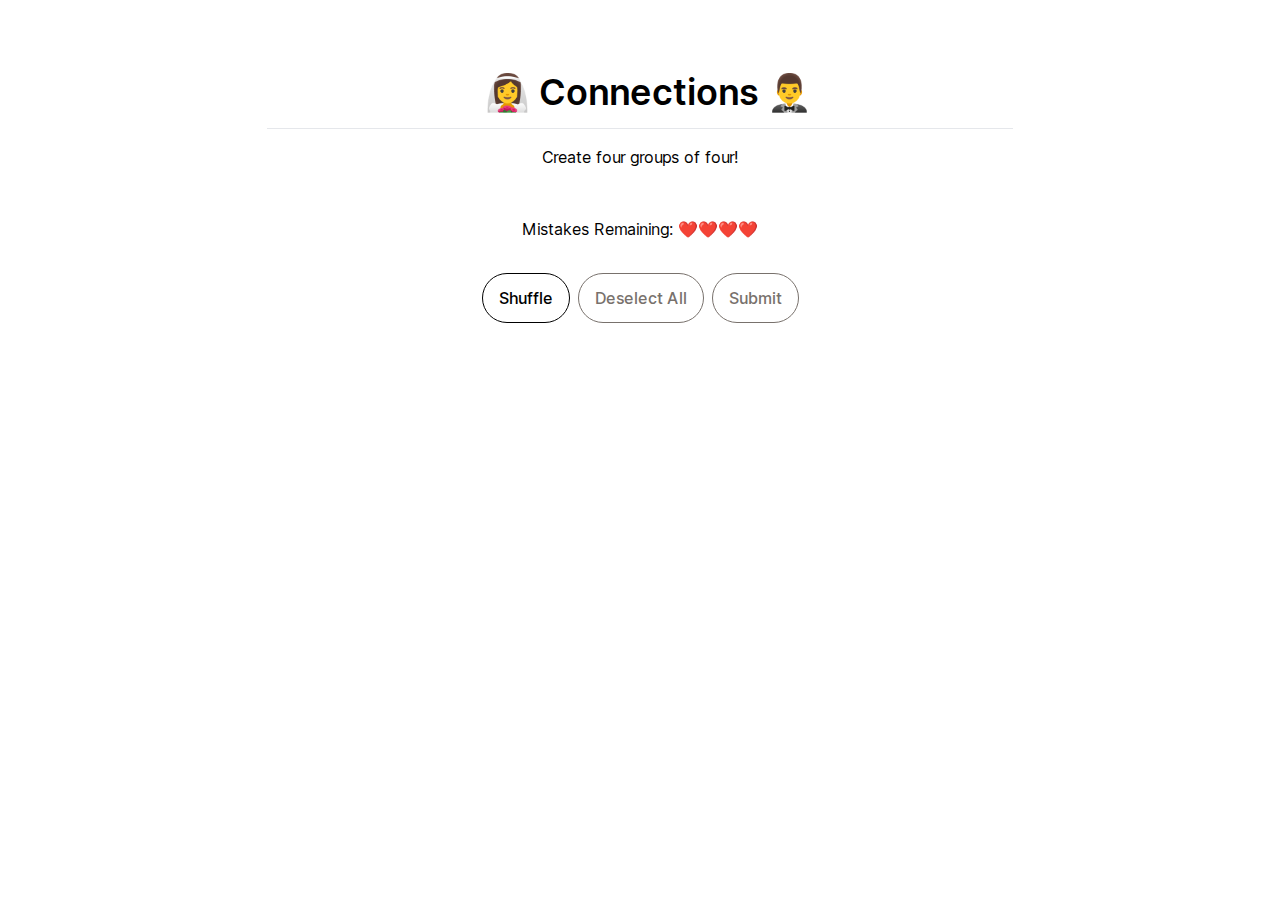
==== index.html @ 1ce8c329 "try again" ====
<!DOCTYPE html><html lang="en"><head><meta charSet="utf-8"/><meta name="viewport" content="width=device-width, initial-scale=1"/><link rel="preload" href="/_next/static/media/c9a5bc6a7c948fb0-s.p.woff2" as="font" crossorigin="" type="font/woff2"/><link rel="stylesheet" href="/_next/static/css/3ecfbf660d658919.css" data-precedence="next"/><link rel="preload" as="script" fetchPriority="low" href="/_next/static/chunks/webpack-a8e8730335fdd13a.js"/><script src="/_next/static/chunks/fd9d1056-682491d09bf4394b.js" async=""></script><script src="/_next/static/chunks/23-c29f0e3e34ea9fe5.js" async=""></script><script src="/_next/static/chunks/main-app-ebabdb49e21f514e.js" async=""></script><script src="/_next/static/chunks/app/page-423984774c4d6b85.js" async=""></script><title>💒 Connections</title><meta name="description" content="Group four groups of four!"/><meta name="next-size-adjust"/><script src="/_next/static/chunks/polyfills-78c92fac7aa8fdd8.js" noModule=""></script></head><body class="__className_aaf875"><div class="flex flex-col items-center w-11/12 md:w-3/4 lg:w-7/12 mx-auto mt-14"><h1 class="text-black text-4xl font-semibold my-4 ml-4">👰‍♀️ Connections 🤵‍♂️</h1><hr class="mb-4 md:mb-4 w-full"/><h1 class="text-black mb-4">Create four groups of four!</h1><div class="relative w-full"><div class="grid grid-cols-4 gap-2 w-full"></div></div><h2 class="text-black my-4 md:my-8 mx-8"> <!-- -->Mistakes Remaining: <!-- -->❤️<!-- -->❤️<!-- -->❤️<!-- -->❤️</h2><div class="flex gap-2 mb-12"><button class="text-black border rounded-full border-black font-medium py-3 px-4 text-l ">Shuffle</button><button class="text-stone-500 border rounded-full border-stone-500 font-medium py-3 px-4 text-l pointer-events-none">Deselect All</button><button class="text-stone-500 border rounded-full border-stone-500 font-medium py-3 px-4 text-l pointer-events-none">Submit</button></div></div><dialog class="backdrop:bg-black backdrop:opacity-75 rounded-md p-8"><div class="flex flex-col items-center justify-center px-12"><h1 class="text-black text-4xl font-black my-4 ml-4">Perfect!</h1><hr class="mb-2 md:mb-4 w-full"/><h2 class="text-black mb-8">You&#x27;ve won the game!</h2><div class="grid grid-cols-4 gap-y-1 mb-12"></div><div class="flex gap-2 mb-12"><button class="text-black border rounded-full border-black font-medium py-3 px-4 text-l ">Exit</button><button class="text-black border rounded-full border-black font-medium py-3 px-4 text-l ">Share</button></div></div></dialog><dialog class="backdrop:bg-black backdrop:opacity-75 rounded-md p-8"><div class="flex flex-col items-center justify-center px-12"><h1 class="text-black text-3xl font-black my-4 ml-4">Next time!</h1><hr class="mb-2 md:mb-4 w-full"/><div class="grid grid-cols-4 gap-y-1 mb-12"></div><div class="flex gap-2 mb-12"><button class="text-black border rounded-full border-black font-medium py-3 px-4 text-l ">Exit</button><button class="text-black border rounded-full border-black font-medium py-3 px-4 text-l ">Share</button></div></div></dialog><script src="/_next/static/chunks/webpack-a8e8730335fdd13a.js" async=""></script><script>(self.__next_f=self.__next_f||[]).push([0]);self.__next_f.push([2,null])</script><script>self.__next_f.push([1,"1:HL[\"/_next/static/media/c9a5bc6a7c948fb0-s.p.woff2\",\"font\",{\"crossOrigin\":\"\",\"type\":\"font/woff2\"}]\n2:HL[\"/_next/static/css/3ecfbf660d658919.css\",\"style\"]\n"])</script><script>self.__next_f.push([1,"3:I[5751,[],\"\"]\n5:I[6513,[],\"ClientPageRoot\"]\n6:I[2471,[\"931\",\"static/chunks/app/page-423984774c4d6b85.js\"],\"default\"]\n7:I[9275,[],\"\"]\n8:I[1343,[],\"\"]\na:I[6130,[],\"\"]\nb:[]\n"])</script><script>self.__next_f.push([1,"0:[[[\"$\",\"link\",\"0\",{\"rel\":\"stylesheet\",\"href\":\"/_next/static/css/3ecfbf660d658919.css\",\"precedence\":\"next\",\"crossOrigin\":\"$undefined\"}]],[\"$\",\"$L3\",null,{\"buildId\":\"h1QgpgfNBMCNUoLAOi34G\",\"assetPrefix\":\"\",\"initialCanonicalUrl\":\"/\",\"initialTree\":[\"\",{\"children\":[\"__PAGE__\",{}]},\"$undefined\",\"$undefined\",true],\"initialSeedData\":[\"\",{\"children\":[\"__PAGE__\",{},[[\"$L4\",[\"$\",\"$L5\",null,{\"props\":{\"params\":{},\"searchParams\":{}},\"Component\":\"$6\"}]],null],null]},[[\"$\",\"html\",null,{\"lang\":\"en\",\"children\":[\"$\",\"body\",null,{\"className\":\"__className_aaf875\",\"children\":[\"$\",\"$L7\",null,{\"parallelRouterKey\":\"children\",\"segmentPath\":[\"children\"],\"error\":\"$undefined\",\"errorStyles\":\"$undefined\",\"errorScripts\":\"$undefined\",\"template\":[\"$\",\"$L8\",null,{}],\"templateStyles\":\"$undefined\",\"templateScripts\":\"$undefined\",\"notFound\":[[\"$\",\"title\",null,{\"children\":\"404: This page could not be found.\"}],[\"$\",\"div\",null,{\"style\":{\"fontFamily\":\"system-ui,\\\"Segoe UI\\\",Roboto,Helvetica,Arial,sans-serif,\\\"Apple Color Emoji\\\",\\\"Segoe UI Emoji\\\"\",\"height\":\"100vh\",\"textAlign\":\"center\",\"display\":\"flex\",\"flexDirection\":\"column\",\"alignItems\":\"center\",\"justifyContent\":\"center\"},\"children\":[\"$\",\"div\",null,{\"children\":[[\"$\",\"style\",null,{\"dangerouslySetInnerHTML\":{\"__html\":\"body{color:#000;background:#fff;margin:0}.next-error-h1{border-right:1px solid rgba(0,0,0,.3)}@media (prefers-color-scheme:dark){body{color:#fff;background:#000}.next-error-h1{border-right:1px solid rgba(255,255,255,.3)}}\"}}],[\"$\",\"h1\",null,{\"className\":\"next-error-h1\",\"style\":{\"display\":\"inline-block\",\"margin\":\"0 20px 0 0\",\"padding\":\"0 23px 0 0\",\"fontSize\":24,\"fontWeight\":500,\"verticalAlign\":\"top\",\"lineHeight\":\"49px\"},\"children\":\"404\"}],[\"$\",\"div\",null,{\"style\":{\"display\":\"inline-block\"},\"children\":[\"$\",\"h2\",null,{\"style\":{\"fontSize\":14,\"fontWeight\":400,\"lineHeight\":\"49px\",\"margin\":0},\"children\":\"This page could not be found.\"}]}]]}]}]],\"notFoundStyles\":[],\"styles\":null}]}]}],null],null],\"couldBeIntercepted\":false,\"initialHead\":[false,\"$L9\"],\"globalErrorComponent\":\"$a\",\"missingSlots\":\"$Wb\"}]]\n"])</script><script>self.__next_f.push([1,"9:[[\"$\",\"meta\",\"0\",{\"name\":\"viewport\",\"content\":\"width=device-width, initial-scale=1\"}],[\"$\",\"meta\",\"1\",{\"charSet\":\"utf-8\"}],[\"$\",\"title\",\"2\",{\"children\":\"💒 Connections\"}],[\"$\",\"meta\",\"3\",{\"name\":\"description\",\"content\":\"Group four groups of four!\"}],[\"$\",\"meta\",\"4\",{\"name\":\"next-size-adjust\"}]]\n4:null\n"])</script></body></html>
---- _next/static/css/3ecfbf660d658919.css ----
@font-face{font-family:__Inter_aaf875;font-style:normal;font-weight:100 900;font-display:swap;src:url(/_next/static/media/ec159349637c90ad-s.woff2) format("woff2");unicode-range:u+0460-052f,u+1c80-1c88,u+20b4,u+2de0-2dff,u+a640-a69f,u+fe2e-fe2f}@font-face{font-family:__Inter_aaf875;font-style:normal;font-weight:100 900;font-display:swap;src:url(/_next/static/media/513657b02c5c193f-s.woff2) format("woff2");unicode-range:u+0301,u+0400-045f,u+0490-0491,u+04b0-04b1,u+2116}@font-face{font-family:__Inter_aaf875;font-style:normal;font-weight:100 900;font-display:swap;src:url(/_next/static/media/fd4db3eb5472fc27-s.woff2) format("woff2");unicode-range:u+1f??}@font-face{font-family:__Inter_aaf875;font-style:normal;font-weight:100 900;font-display:swap;src:url(/_next/static/media/51ed15f9841b9f9d-s.woff2) format("woff2");unicode-range:u+0370-0377,u+037a-037f,u+0384-038a,u+038c,u+038e-03a1,u+03a3-03ff}@font-face{font-family:__Inter_aaf875;font-style:normal;font-weight:100 900;font-display:swap;src:url(/_next/static/media/05a31a2ca4975f99-s.woff2) format("woff2");unicode-range:u+0102-0103,u+0110-0111,u+0128-0129,u+0168-0169,u+01a0-01a1,u+01af-01b0,u+0300-0301,u+0303-0304,u+0308-0309,u+0323,u+0329,u+1ea0-1ef9,u+20ab}@font-face{font-family:__Inter_aaf875;font-style:normal;font-weight:100 900;font-display:swap;src:url(/_next/static/media/d6b16ce4a6175f26-s.woff2) format("woff2");unicode-range:u+0100-02af,u+0304,u+0308,u+0329,u+1e00-1e9f,u+1ef2-1eff,u+2020,u+20a0-20ab,u+20ad-20c0,u+2113,u+2c60-2c7f,u+a720-a7ff}@font-face{font-family:__Inter_aaf875;font-style:normal;font-weight:100 900;font-display:swap;src:url(/_next/static/media/c9a5bc6a7c948fb0-s.p.woff2) format("woff2");unicode-range:u+00??,u+0131,u+0152-0153,u+02bb-02bc,u+02c6,u+02da,u+02dc,u+0304,u+0308,u+0329,u+2000-206f,u+2074,u+20ac,u+2122,u+2191,u+2193,u+2212,u+2215,u+feff,u+fffd}@font-face{font-family:__Inter_Fallback_aaf875;src:local("Arial");ascent-override:90.49%;descent-override:22.56%;line-gap-override:0.00%;size-adjust:107.06%}.__className_aaf875{font-family:__Inter_aaf875,__Inter_Fallback_aaf875;font-style:normal}

/*
! tailwindcss v3.4.1 | MIT License | https://tailwindcss.com
*/*,:after,:before{box-sizing:border-box;border:0 solid #e5e7eb}:after,:before{--tw-content:""}:host,html{line-height:1.5;-webkit-text-size-adjust:100%;-moz-tab-size:4;-o-tab-size:4;tab-size:4;font-family:ui-sans-serif,system-ui,sans-serif,Apple Color Emoji,Segoe UI Emoji,Segoe UI Symbol,Noto Color Emoji;font-feature-settings:normal;font-variation-settings:normal;-webkit-tap-highlight-color:transparent}body{margin:0;line-height:inherit}hr{height:0;color:inherit;border-top-width:1px}abbr:where([title]){-webkit-text-decoration:underline dotted;text-decoration:underline dotted}h1,h2,h3,h4,h5,h6{font-size:inherit;font-weight:inherit}a{color:inherit;text-decoration:inherit}b,strong{font-weight:bolder}code,kbd,pre,samp{font-family:ui-monospace,SFMono-Regular,Menlo,Monaco,Consolas,Liberation Mono,Courier New,monospace;font-feature-settings:normal;font-variation-settings:normal;font-size:1em}small{font-size:80%}sub,sup{font-size:75%;line-height:0;position:relative;vertical-align:baseline}sub{bottom:-.25em}sup{top:-.5em}table{text-indent:0;border-color:inherit;border-collapse:collapse}button,input,optgroup,select,textarea{font-family:inherit;font-feature-settings:inherit;font-variation-settings:inherit;font-size:100%;font-weight:inherit;line-height:inherit;color:inherit;margin:0;padding:0}button,select{text-transform:none}[type=button],[type=reset],[type=submit],button{-webkit-appearance:button;background-color:transparent;background-image:none}:-moz-focusring{outline:auto}:-moz-ui-invalid{box-shadow:none}progress{vertical-align:baseline}::-webkit-inner-spin-button,::-webkit-outer-spin-button{height:auto}[type=search]{-webkit-appearance:textfield;outline-offset:-2px}::-webkit-search-decoration{-webkit-appearance:none}::-webkit-file-upload-button{-webkit-appearance:button;font:inherit}summary{display:list-item}blockquote,dd,dl,figure,h1,h2,h3,h4,h5,h6,hr,p,pre{margin:0}fieldset{margin:0}fieldset,legend{padding:0}menu,ol,ul{list-style:none;margin:0;padding:0}dialog{padding:0}textarea{resize:vertical}input::-moz-placeholder,textarea::-moz-placeholder{opacity:1;color:#9ca3af}input::placeholder,textarea::placeholder{opacity:1;color:#9ca3af}[role=button],button{cursor:pointer}:disabled{cursor:default}audio,canvas,embed,iframe,img,object,svg,video{display:block;vertical-align:middle}img,video{max-width:100%;height:auto}[hidden]{display:none}*,:after,:before{--tw-border-spacing-x:0;--tw-border-spacing-y:0;--tw-translate-x:0;--tw-translate-y:0;--tw-rotate:0;--tw-skew-x:0;--tw-skew-y:0;--tw-scale-x:1;--tw-scale-y:1;--tw-pan-x: ;--tw-pan-y: ;--tw-pinch-zoom: ;--tw-scroll-snap-strictness:proximity;--tw-gradient-from-position: ;--tw-gradient-via-position: ;--tw-gradient-to-position: ;--tw-ordinal: ;--tw-slashed-zero: ;--tw-numeric-figure: ;--tw-numeric-spacing: ;--tw-numeric-fraction: ;--tw-ring-inset: ;--tw-ring-offset-width:0px;--tw-ring-offset-color:#fff;--tw-ring-color:rgba(59,130,246,.5);--tw-ring-offset-shadow:0 0 #0000;--tw-ring-shadow:0 0 #0000;--tw-shadow:0 0 #0000;--tw-shadow-colored:0 0 #0000;--tw-blur: ;--tw-brightness: ;--tw-contrast: ;--tw-grayscale: ;--tw-hue-rotate: ;--tw-invert: ;--tw-saturate: ;--tw-sepia: ;--tw-drop-shadow: ;--tw-backdrop-blur: ;--tw-backdrop-brightness: ;--tw-backdrop-contrast: ;--tw-backdrop-grayscale: ;--tw-backdrop-hue-rotate: ;--tw-backdrop-invert: ;--tw-backdrop-opacity: ;--tw-backdrop-saturate: ;--tw-backdrop-sepia: }::backdrop{--tw-border-spacing-x:0;--tw-border-spacing-y:0;--tw-translate-x:0;--tw-translate-y:0;--tw-rotate:0;--tw-skew-x:0;--tw-skew-y:0;--tw-scale-x:1;--tw-scale-y:1;--tw-pan-x: ;--tw-pan-y: ;--tw-pinch-zoom: ;--tw-scroll-snap-strictness:proximity;--tw-gradient-from-position: ;--tw-gradient-via-position: ;--tw-gradient-to-position: ;--tw-ordinal: ;--tw-slashed-zero: ;--tw-numeric-figure: ;--tw-numeric-spacing: ;--tw-numeric-fraction: ;--tw-ring-inset: ;--tw-ring-offset-width:0px;--tw-ring-offset-color:#fff;--tw-ring-color:rgba(59,130,246,.5);--tw-ring-offset-shadow:0 0 #0000;--tw-ring-shadow:0 0 #0000;--tw-shadow:0 0 #0000;--tw-shadow-colored:0 0 #0000;--tw-blur: ;--tw-brightness: ;--tw-contrast: ;--tw-grayscale: ;--tw-hue-rotate: ;--tw-invert: ;--tw-saturate: ;--tw-sepia: ;--tw-drop-shadow: ;--tw-backdrop-blur: ;--tw-backdrop-brightness: ;--tw-backdrop-contrast: ;--tw-backdrop-grayscale: ;--tw-backdrop-hue-rotate: ;--tw-backdrop-invert: ;--tw-backdrop-opacity: ;--tw-backdrop-saturate: ;--tw-backdrop-sepia: }.pointer-events-none{pointer-events:none}.absolute{position:absolute}.relative{position:relative}.inset-x-0{left:0;right:0}.-top-20{top:-5rem}.col-span-4{grid-column:span 4/span 4}.mx-2{margin-left:.5rem;margin-right:.5rem}.mx-8{margin-left:2rem;margin-right:2rem}.mx-auto{margin-left:auto;margin-right:auto}.my-4{margin-top:1rem;margin-bottom:1rem}.mb-12{margin-bottom:3rem}.mb-2{margin-bottom:.5rem}.mb-4{margin-bottom:1rem}.mb-8{margin-bottom:2rem}.ml-4{margin-left:1rem}.mt-14{margin-top:3.5rem}.flex{display:flex}.grid{display:grid}.size-12{width:3rem;height:3rem}.w-11\/12{width:91.666667%}.w-full{width:100%}.max-w-max{max-width:-moz-max-content;max-width:max-content}.-translate-y-2{--tw-translate-y:-0.5rem}.-translate-y-2,.transform{transform:translate(var(--tw-translate-x),var(--tw-translate-y)) rotate(var(--tw-rotate)) skewX(var(--tw-skew-x)) skewY(var(--tw-skew-y)) scaleX(var(--tw-scale-x)) scaleY(var(--tw-scale-y))}@keyframes horizontal-shake{0%,50%,to{transform:translateX(0)}25%{transform:translateX(-5px)}75%{transform:translateX(5px)}}.animate-horizontal-shake{animation:horizontal-shake .2s ease-in-out infinite}.grid-cols-4{grid-template-columns:repeat(4,minmax(0,1fr))}.flex-col{flex-direction:column}.items-center{align-items:center}.justify-center{justify-content:center}.gap-2{gap:.5rem}.gap-y-1{row-gap:.25rem}.break-all{word-break:break-all}.rounded-full{border-radius:9999px}.rounded-lg{border-radius:.5rem}.rounded-md{border-radius:.375rem}.border{border-width:1px}.border-black{--tw-border-opacity:1;border-color:rgb(0 0 0/var(--tw-border-opacity))}.border-stone-500{--tw-border-opacity:1;border-color:rgb(120 113 108/var(--tw-border-opacity))}.bg-black{--tw-bg-opacity:1;background-color:rgb(0 0 0/var(--tw-bg-opacity))}.bg-blue-300{--tw-bg-opacity:1;background-color:rgb(147 197 253/var(--tw-bg-opacity))}.bg-lime-500{--tw-bg-opacity:1;background-color:rgb(132 204 22/var(--tw-bg-opacity))}.bg-purple-400{--tw-bg-opacity:1;background-color:rgb(192 132 252/var(--tw-bg-opacity))}.bg-slate-200{--tw-bg-opacity:1;background-color:rgb(226 232 240/var(--tw-bg-opacity))}.bg-slate-500{--tw-bg-opacity:1;background-color:rgb(100 116 139/var(--tw-bg-opacity))}.bg-yellow-300{--tw-bg-opacity:1;background-color:rgb(253 224 71/var(--tw-bg-opacity))}.p-8{padding:2rem}.px-1{padding-left:.25rem;padding-right:.25rem}.px-12{padding-left:3rem;padding-right:3rem}.px-3{padding-left:.75rem;padding-right:.75rem}.px-4{padding-left:1rem;padding-right:1rem}.py-2{padding-top:.5rem;padding-bottom:.5rem}.py-3{padding-top:.75rem;padding-bottom:.75rem}.py-4{padding-top:1rem;padding-bottom:1rem}.py-6{padding-top:1.5rem;padding-bottom:1.5rem}.text-center{text-align:center}.text-3xl{font-size:1.875rem;line-height:2.25rem}.text-4xl{font-size:2.25rem;line-height:2.5rem}.text-sm{font-size:.875rem;line-height:1.25rem}.text-xs{font-size:.75rem;line-height:1rem}.font-black{font-weight:900}.font-bold{font-weight:700}.font-medium{font-weight:500}.font-semibold{font-weight:600}.text-black{--tw-text-opacity:1;color:rgb(0 0 0/var(--tw-text-opacity))}.text-stone-100{--tw-text-opacity:1;color:rgb(245 245 244/var(--tw-text-opacity))}.text-stone-500{--tw-text-opacity:1;color:rgb(120 113 108/var(--tw-text-opacity))}.text-white{--tw-text-opacity:1;color:rgb(255 255 255/var(--tw-text-opacity))}.filter{filter:var(--tw-blur) var(--tw-brightness) var(--tw-contrast) var(--tw-grayscale) var(--tw-hue-rotate) var(--tw-invert) var(--tw-saturate) var(--tw-sepia) var(--tw-drop-shadow)}.transition{transition-property:color,background-color,border-color,text-decoration-color,fill,stroke,opacity,box-shadow,transform,filter,-webkit-backdrop-filter;transition-property:color,background-color,border-color,text-decoration-color,fill,stroke,opacity,box-shadow,transform,filter,backdrop-filter;transition-property:color,background-color,border-color,text-decoration-color,fill,stroke,opacity,box-shadow,transform,filter,backdrop-filter,-webkit-backdrop-filter;transition-timing-function:cubic-bezier(.4,0,.2,1);transition-duration:.15s}.ease-in-out{transition-timing-function:cubic-bezier(.4,0,.2,1)}:root{--foreground-rgb:0,0,0;--background-start-rgb:214,219,220;--background-end-rgb:255,255,255}@media (prefers-color-scheme:dark){:root{--foreground-rgb:255,255,255;--background-start-rgb:0,0,0;--background-end-rgb:0,0,0}}body{color:rgb(var(--foreground-rgb));background-color:#fff}.backdrop\:bg-black::backdrop{--tw-bg-opacity:1;background-color:rgb(0 0 0/var(--tw-bg-opacity))}.backdrop\:opacity-75::backdrop{opacity:.75}@media (min-width:768px){.md\:my-8{margin-top:2rem;margin-bottom:2rem}.md\:mb-4{margin-bottom:1rem}.md\:w-3\/4{width:75%}.md\:text-lg{font-size:1.125rem;line-height:1.75rem}}@media (min-width:1024px){.lg\:w-7\/12{width:58.333333%}}
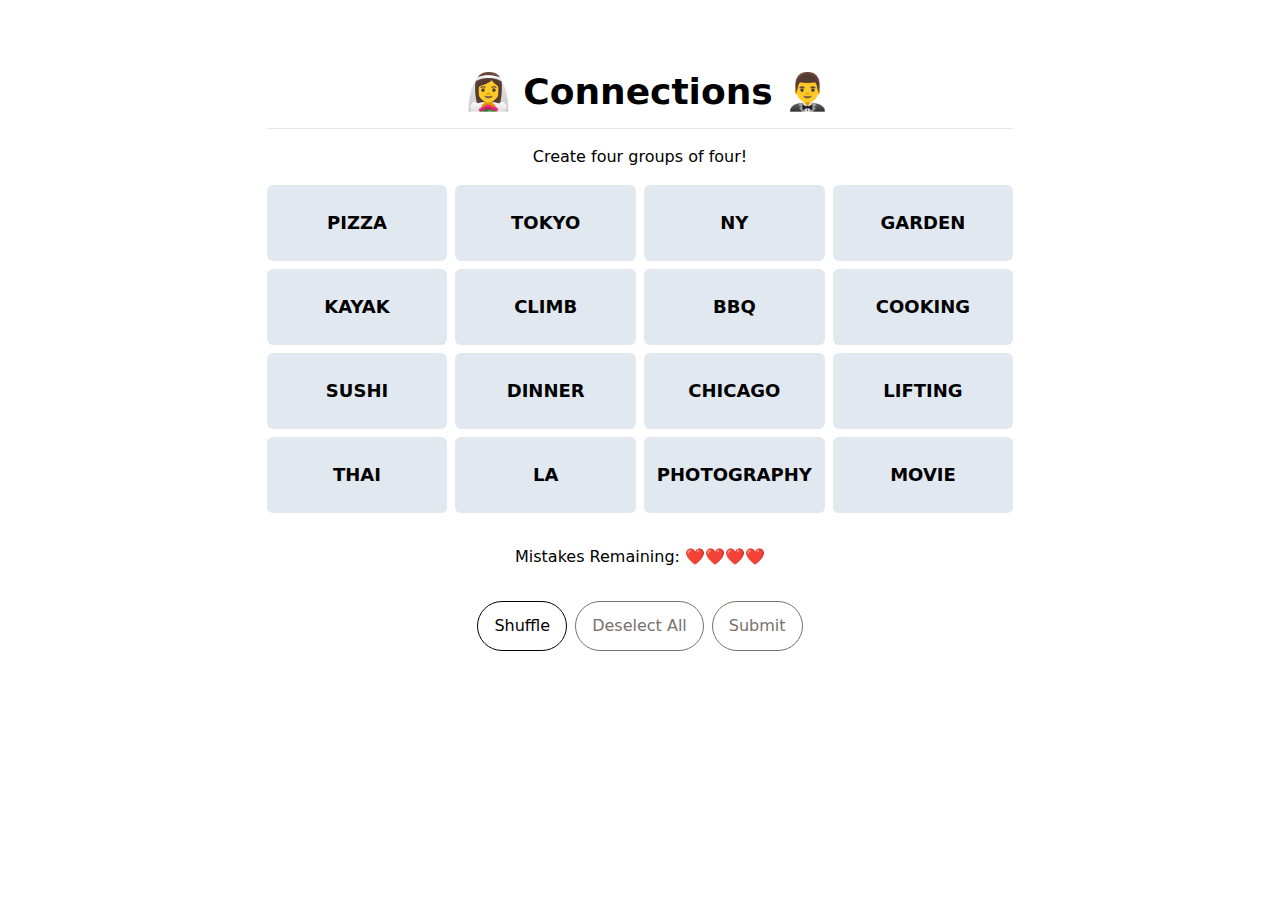
==== commit e7430a45: "another" ====
--- a/index.html
+++ b/index.html
@@ -1 +1 @@
-<!DOCTYPE html><html lang="en"><head><meta charSet="utf-8"/><meta name="viewport" content="width=device-width, initial-scale=1"/><link rel="preload" href="/_next/static/media/c9a5bc6a7c948fb0-s.p.woff2" as="font" crossorigin="" type="font/woff2"/><link rel="stylesheet" href="/_next/static/css/3ecfbf660d658919.css" data-precedence="next"/><link rel="preload" as="script" fetchPriority="low" href="/_next/static/chunks/webpack-a8e8730335fdd13a.js"/><script src="/_next/static/chunks/fd9d1056-682491d09bf4394b.js" async=""></script><script src="/_next/static/chunks/23-c29f0e3e34ea9fe5.js" async=""></script><script src="/_next/static/chunks/main-app-ebabdb49e21f514e.js" async=""></script><script src="/_next/static/chunks/app/page-423984774c4d6b85.js" async=""></script><title>💒 Connections</title><meta name="description" content="Group four groups of four!"/><meta name="next-size-adjust"/><script src="/_next/static/chunks/polyfills-78c92fac7aa8fdd8.js" noModule=""></script></head><body class="__className_aaf875"><div class="flex flex-col items-center w-11/12 md:w-3/4 lg:w-7/12 mx-auto mt-14"><h1 class="text-black text-4xl font-semibold my-4 ml-4">👰‍♀️ Connections 🤵‍♂️</h1><hr class="mb-4 md:mb-4 w-full"/><h1 class="text-black mb-4">Create four groups of four!</h1><div class="relative w-full"><div class="grid grid-cols-4 gap-2 w-full"></div></div><h2 class="text-black my-4 md:my-8 mx-8"> <!-- -->Mistakes Remaining: <!-- -->❤️<!-- -->❤️<!-- -->❤️<!-- -->❤️</h2><div class="flex gap-2 mb-12"><button class="text-black border rounded-full border-black font-medium py-3 px-4 text-l ">Shuffle</button><button class="text-stone-500 border rounded-full border-stone-500 font-medium py-3 px-4 text-l pointer-events-none">Deselect All</button><button class="text-stone-500 border rounded-full border-stone-500 font-medium py-3 px-4 text-l pointer-events-none">Submit</button></div></div><dialog class="backdrop:bg-black backdrop:opacity-75 rounded-md p-8"><div class="flex flex-col items-center justify-center px-12"><h1 class="text-black text-4xl font-black my-4 ml-4">Perfect!</h1><hr class="mb-2 md:mb-4 w-full"/><h2 class="text-black mb-8">You&#x27;ve won the game!</h2><div class="grid grid-cols-4 gap-y-1 mb-12"></div><div class="flex gap-2 mb-12"><button class="text-black border rounded-full border-black font-medium py-3 px-4 text-l ">Exit</button><button class="text-black border rounded-full border-black font-medium py-3 px-4 text-l ">Share</button></div></div></dialog><dialog class="backdrop:bg-black backdrop:opacity-75 rounded-md p-8"><div class="flex flex-col items-center justify-center px-12"><h1 class="text-black text-3xl font-black my-4 ml-4">Next time!</h1><hr class="mb-2 md:mb-4 w-full"/><div class="grid grid-cols-4 gap-y-1 mb-12"></div><div class="flex gap-2 mb-12"><button class="text-black border rounded-full border-black font-medium py-3 px-4 text-l ">Exit</button><button class="text-black border rounded-full border-black font-medium py-3 px-4 text-l ">Share</button></div></div></dialog><script src="/_next/static/chunks/webpack-a8e8730335fdd13a.js" async=""></script><script>(self.__next_f=self.__next_f||[]).push([0]);self.__next_f.push([2,null])</script><script>self.__next_f.push([1,"1:HL[\"/_next/static/media/c9a5bc6a7c948fb0-s.p.woff2\",\"font\",{\"crossOrigin\":\"\",\"type\":\"font/woff2\"}]\n2:HL[\"/_next/static/css/3ecfbf660d658919.css\",\"style\"]\n"])</script><script>self.__next_f.push([1,"3:I[5751,[],\"\"]\n5:I[6513,[],\"ClientPageRoot\"]\n6:I[2471,[\"931\",\"static/chunks/app/page-423984774c4d6b85.js\"],\"default\"]\n7:I[9275,[],\"\"]\n8:I[1343,[],\"\"]\na:I[6130,[],\"\"]\nb:[]\n"])</script><script>self.__next_f.push([1,"0:[[[\"$\",\"link\",\"0\",{\"rel\":\"stylesheet\",\"href\":\"/_next/static/css/3ecfbf660d658919.css\",\"precedence\":\"next\",\"crossOrigin\":\"$undefined\"}]],[\"$\",\"$L3\",null,{\"buildId\":\"h1QgpgfNBMCNUoLAOi34G\",\"assetPrefix\":\"\",\"initialCanonicalUrl\":\"/\",\"initialTree\":[\"\",{\"children\":[\"__PAGE__\",{}]},\"$undefined\",\"$undefined\",true],\"initialSeedData\":[\"\",{\"children\":[\"__PAGE__\",{},[[\"$L4\",[\"$\",\"$L5\",null,{\"props\":{\"params\":{},\"searchParams\":{}},\"Component\":\"$6\"}]],null],null]},[[\"$\",\"html\",null,{\"lang\":\"en\",\"children\":[\"$\",\"body\",null,{\"className\":\"__className_aaf875\",\"children\":[\"$\",\"$L7\",null,{\"parallelRouterKey\":\"children\",\"segmentPath\":[\"children\"],\"error\":\"$undefined\",\"errorStyles\":\"$undefined\",\"errorScripts\":\"$undefined\",\"template\":[\"$\",\"$L8\",null,{}],\"templateStyles\":\"$undefined\",\"templateScripts\":\"$undefined\",\"notFound\":[[\"$\",\"title\",null,{\"children\":\"404: This page could not be found.\"}],[\"$\",\"div\",null,{\"style\":{\"fontFamily\":\"system-ui,\\\"Segoe UI\\\",Roboto,Helvetica,Arial,sans-serif,\\\"Apple Color Emoji\\\",\\\"Segoe UI Emoji\\\"\",\"height\":\"100vh\",\"textAlign\":\"center\",\"display\":\"flex\",\"flexDirection\":\"column\",\"alignItems\":\"center\",\"justifyContent\":\"center\"},\"children\":[\"$\",\"div\",null,{\"children\":[[\"$\",\"style\",null,{\"dangerouslySetInnerHTML\":{\"__html\":\"body{color:#000;background:#fff;margin:0}.next-error-h1{border-right:1px solid rgba(0,0,0,.3)}@media (prefers-color-scheme:dark){body{color:#fff;background:#000}.next-error-h1{border-right:1px solid rgba(255,255,255,.3)}}\"}}],[\"$\",\"h1\",null,{\"className\":\"next-error-h1\",\"style\":{\"display\":\"inline-block\",\"margin\":\"0 20px 0 0\",\"padding\":\"0 23px 0 0\",\"fontSize\":24,\"fontWeight\":500,\"verticalAlign\":\"top\",\"lineHeight\":\"49px\"},\"children\":\"404\"}],[\"$\",\"div\",null,{\"style\":{\"display\":\"inline-block\"},\"children\":[\"$\",\"h2\",null,{\"style\":{\"fontSize\":14,\"fontWeight\":400,\"lineHeight\":\"49px\",\"margin\":0},\"children\":\"This page could not be found.\"}]}]]}]}]],\"notFoundStyles\":[],\"styles\":null}]}]}],null],null],\"couldBeIntercepted\":false,\"initialHead\":[false,\"$L9\"],\"globalErrorComponent\":\"$a\",\"missingSlots\":\"$Wb\"}]]\n"])</script><script>self.__next_f.push([1,"9:[[\"$\",\"meta\",\"0\",{\"name\":\"viewport\",\"content\":\"width=device-width, initial-scale=1\"}],[\"$\",\"meta\",\"1\",{\"charSet\":\"utf-8\"}],[\"$\",\"title\",\"2\",{\"children\":\"💒 Connections\"}],[\"$\",\"meta\",\"3\",{\"name\":\"description\",\"content\":\"Group four groups of four!\"}],[\"$\",\"meta\",\"4\",{\"name\":\"next-size-adjust\"}]]\n4:null\n"])</script></body></html>+<!DOCTYPE html><html lang="en"><head><meta charSet="utf-8"/><meta name="viewport" content="width=device-width, initial-scale=1"/><link rel="preload" href="/_next/static/media/c9a5bc6a7c948fb0-s.p.woff2" as="font" crossorigin="" type="font/woff2"/><link rel="stylesheet" href="/_next/static/css/3ecfbf660d658919.css" data-precedence="next"/><link rel="preload" as="script" fetchPriority="low" href="/_next/static/chunks/webpack-a8e8730335fdd13a.js"/><script src="/_next/static/chunks/fd9d1056-682491d09bf4394b.js" async=""></script><script src="/_next/static/chunks/23-c29f0e3e34ea9fe5.js" async=""></script><script src="/_next/static/chunks/main-app-ebabdb49e21f514e.js" async=""></script><script src="/_next/static/chunks/app/page-d92f7d9afc31875b.js" async=""></script><title>💒 Connections 💒</title><meta name="description" content="Group four groups of four!"/><meta property="og:title" content="💒 Connections 💒"/><meta property="og:description" content="Group four groups of four!"/><meta property="og:image:type" content="image/jpeg"/><meta property="og:image:width" content="1024"/><meta property="og:image:height" content="1024"/><meta property="og:image" content="http://localhost:3000/opengraph-image.jpg?04e387eb92a15824"/><meta name="twitter:card" content="summary_large_image"/><meta name="twitter:title" content="💒 Connections 💒"/><meta name="twitter:description" content="Group four groups of four!"/><meta name="twitter:image:type" content="image/jpeg"/><meta name="twitter:image:width" content="1024"/><meta name="twitter:image:height" content="1024"/><meta name="twitter:image" content="http://localhost:3000/twitter-image.jpg?04e387eb92a15824"/><link rel="icon" href="/icon.jpg?04e387eb92a15824" type="image/jpeg" sizes="1024x1024"/><link rel="apple-touch-icon" href="/apple-icon.jpg?04e387eb92a15824" type="image/jpeg" sizes="1024x1024"/><meta name="next-size-adjust"/><script src="/_next/static/chunks/polyfills-78c92fac7aa8fdd8.js" noModule=""></script></head><body><div class="flex flex-col items-center w-11/12 md:w-3/4 lg:w-7/12 mx-auto mt-14"><h1 class="text-black text-4xl font-semibold my-4 ml-4">👰‍♀️ Connections 🤵‍♂️</h1><hr class="mb-4 md:mb-4 w-full"/><h1 class="text-black mb-4">Create four groups of four!</h1><div class="relative w-full"><div class="grid grid-cols-4 gap-2 w-full"></div></div><h2 class="text-black my-4 md:my-8 mx-8"> <!-- -->Mistakes Remaining: <!-- -->❤️<!-- -->❤️<!-- -->❤️<!-- -->❤️</h2><div class="flex gap-2 mb-12"><button class="text-black border rounded-full border-black font-medium py-3 px-4 text-l ">Shuffle</button><button class="text-stone-500 border rounded-full border-stone-500 font-medium py-3 px-4 text-l pointer-events-none">Deselect All</button><button class="text-stone-500 border rounded-full border-stone-500 font-medium py-3 px-4 text-l pointer-events-none">Submit</button></div></div><dialog class="backdrop:bg-black backdrop:opacity-75 rounded-md p-8"><div class="flex flex-col items-center justify-center px-12"><h1 class="text-black text-4xl font-black my-4 ml-4">Perfect!</h1><hr class="mb-2 md:mb-4 w-full"/><h2 class="text-black mb-8">You&#x27;ve won the game!</h2><div class="grid grid-cols-4 gap-y-1 mb-12"></div><div class="flex gap-2 mb-12"><button class="text-black border rounded-full border-black font-medium py-3 px-4 text-l ">Exit</button><button class="text-black border rounded-full border-black font-medium py-3 px-4 text-l ">Share</button></div></div></dialog><dialog class="backdrop:bg-black backdrop:opacity-75 rounded-md p-8"><div class="flex flex-col items-center justify-center px-12"><h1 class="text-black text-3xl font-black my-4 ml-4">Next time!</h1><hr class="mb-2 md:mb-4 w-full"/><div class="grid grid-cols-4 gap-y-1 mb-12"></div><div class="flex gap-2 mb-12"><button class="text-black border rounded-full border-black font-medium py-3 px-4 text-l ">Exit</button><button class="text-black border rounded-full border-black font-medium py-3 px-4 text-l ">Share</button></div></div></dialog><script src="/_next/static/chunks/webpack-a8e8730335fdd13a.js" async=""></script><script>(self.__next_f=self.__next_f||[]).push([0]);self.__next_f.push([2,null])</script><script>self.__next_f.push([1,"1:HL[\"/_next/static/media/c9a5bc6a7c948fb0-s.p.woff2\",\"font\",{\"crossOrigin\":\"\",\"type\":\"font/woff2\"}]\n2:HL[\"/_next/static/css/3ecfbf660d658919.css\",\"style\"]\n"])</script><script>self.__next_f.push([1,"3:I[5751,[],\"\"]\n5:I[6513,[],\"ClientPageRoot\"]\n6:I[2471,[\"931\",\"static/chunks/app/page-d92f7d9afc31875b.js\"],\"default\"]\n7:I[9275,[],\"\"]\n8:I[1343,[],\"\"]\na:I[6130,[],\"\"]\nb:[]\n0:[[[\"$\",\"link\",\"0\",{\"rel\":\"stylesheet\",\"href\":\"/_next/static/css/3ecfbf660d658919.css\",\"precedence\":\"next\",\"crossOrigin\":\"$undefined\"}]],[\"$\",\"$L3\",null,{\"buildId\":\"7Rd1XYQf4m3xL7ve7Fh-y\",\"assetPrefix\":\"\",\"initialCanonicalUrl\":\"/\",\"initialTree\":[\"\",{\"children\":[\"__PAGE__\",{}]},\"$undefined\",\"$undefined\",true],\"initialSeedData\":[\"\",{\"children\":[\"__PAGE__\",{},[[\"$L4\",[\"$\",\"$L5\",null,{\"props\":{\"params\":{},\"searchParams\":{}},\"Component\":\"$6\"}]],null],null]},[[\"$\",\"html\",null,{\"lang\":\"en\",\"children\":[\"$\",\"body\",null,{\"children\":[\"$\",\"$L7\",null,{\"parallelRouterKey\":\"children\",\"segmentPath\":[\"children\"],\"error\":\"$undefined\",\"errorStyles\":\"$undefined\",\"errorScripts\":\"$undefined\",\"template\":[\"$\",\"$L8\",null,{}],\"templateStyles\":\"$undefined\",\"templateScripts\":\"$undefined\",\"notFound\":[[\"$\",\"title\",null,{\"children\":\"404: This page could not be found.\"}],[\"$\",\"div\",null,{\"style\":{\"fontFamily\":\"system-ui,\\\"Segoe UI\\\",Roboto,Helvetica,Arial,sans-serif,\\\"Apple Color Emoji\\\",\\\"Segoe UI Emoji\\\"\",\"height\":\"100vh\",\"textAlign\":\"center\",\"display\":\"flex\",\"flexDirection\":\"column\",\"alignItems\":\"center\",\"justifyContent\":\"center\"},\"children\":[\"$\",\"div\",null,{\"children\":[[\"$\",\"style\",null,{\"dangerouslySetInnerHTML\":{\"__html\":\"body{color:#000;background:#fff;margin:0}.next-error-h1{border-right:1px solid rgba(0,0,0,.3)}@media (prefers-color-scheme:dark){body{color:#fff;background:#000}.next-error-h1{border-right:1px solid rgba(255,255,255,.3)}}\"}}],[\"$\",\"h1\",null,{\"className\":\"next-error-h1\",\"style\":{\"display\":\"inline-block\",\"margin\":\"0 20px 0 0\",\"padding\":\"0 23px 0 0\",\"fontSize\":24,\"fontWeight\":500,\"verticalAlign\":\"top\",\"lineHeight\":\"49px\"},\"children\":\"404\"}],[\"$\",\"div\",null,{\"style\":{\"display\":\"inline-block\"},\"children\":[\"$\",\"h2\",null,{\"style\":{\"fontSize\":14,\"fontWeight\":400,\"lineHeight\":\"49px\",\"margin\":0},\"children\":\"This page could not be found.\"}]}]]}]}]],\"notFoundStyl"])</script><script>self.__next_f.push([1,"es\":[],\"styles\":null}]}]}],null],null],\"couldBeIntercepted\":false,\"initialHead\":[false,\"$L9\"],\"globalErrorComponent\":\"$a\",\"missingSlots\":\"$Wb\"}]]\n"])</script><script>self.__next_f.push([1,"9:[[\"$\",\"meta\",\"0\",{\"name\":\"viewport\",\"content\":\"width=device-width, initial-scale=1\"}],[\"$\",\"meta\",\"1\",{\"charSet\":\"utf-8\"}],[\"$\",\"title\",\"2\",{\"children\":\"💒 Connections 💒\"}],[\"$\",\"meta\",\"3\",{\"name\":\"description\",\"content\":\"Group four groups of four!\"}],[\"$\",\"meta\",\"4\",{\"property\":\"og:title\",\"content\":\"💒 Connections 💒\"}],[\"$\",\"meta\",\"5\",{\"property\":\"og:description\",\"content\":\"Group four groups of four!\"}],[\"$\",\"meta\",\"6\",{\"property\":\"og:image:type\",\"content\":\"image/jpeg\"}],[\"$\",\"meta\",\"7\",{\"property\":\"og:image:width\",\"content\":\"1024\"}],[\"$\",\"meta\",\"8\",{\"property\":\"og:image:height\",\"content\":\"1024\"}],[\"$\",\"meta\",\"9\",{\"property\":\"og:image\",\"content\":\"http://localhost:3000/opengraph-image.jpg?04e387eb92a15824\"}],[\"$\",\"meta\",\"10\",{\"name\":\"twitter:card\",\"content\":\"summary_large_image\"}],[\"$\",\"meta\",\"11\",{\"name\":\"twitter:title\",\"content\":\"💒 Connections 💒\"}],[\"$\",\"meta\",\"12\",{\"name\":\"twitter:description\",\"content\":\"Group four groups of four!\"}],[\"$\",\"meta\",\"13\",{\"name\":\"twitter:image:type\",\"content\":\"image/jpeg\"}],[\"$\",\"meta\",\"14\",{\"name\":\"twitter:image:width\",\"content\":\"1024\"}],[\"$\",\"meta\",\"15\",{\"name\":\"twitter:image:height\",\"content\":\"1024\"}],[\"$\",\"meta\",\"16\",{\"name\":\"twitter:image\",\"content\":\"http://localhost:3000/twitter-image.jpg?04e387eb92a15824\"}],[\"$\",\"link\",\"17\",{\"rel\":\"icon\",\"href\":\"/icon.jpg?04e387eb92a15824\",\"type\":\"image/jpeg\",\"sizes\":\"1024x1024\"}],[\"$\",\"link\",\"18\",{\"rel\":\"apple-touch-icon\",\"href\":\"/apple-icon.jpg?04e387eb92a15824\",\"type\":\"image/jpeg\",\"sizes\":\"1024x1024\"}],[\"$\",\"meta\",\"19\",{\"name\":\"next-size-adjust\"}]]\n4:null\n"])</script></body></html>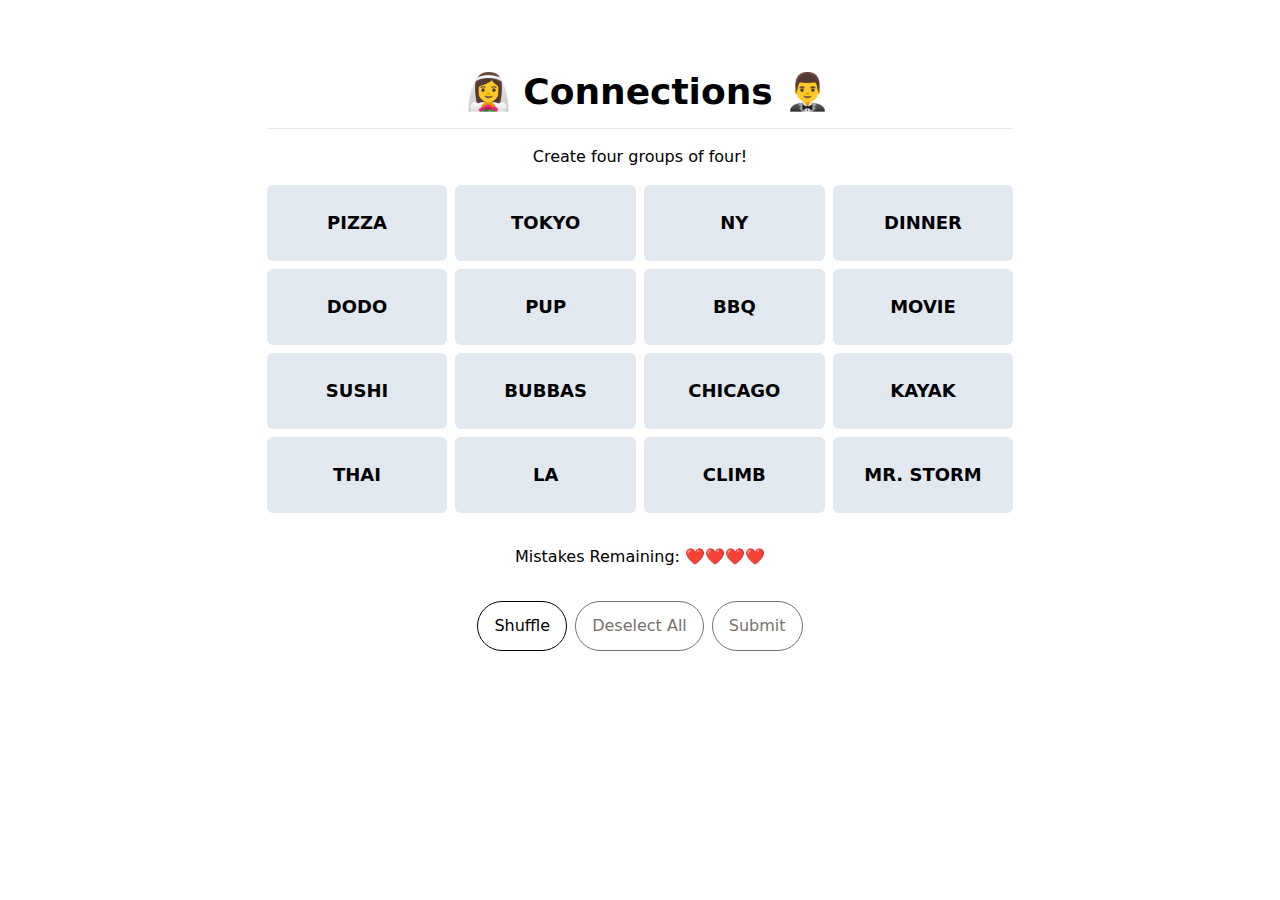
==== commit 26b84b99: "next build" ====
--- a/index.html
+++ b/index.html
@@ -1 +1 @@
-<!DOCTYPE html><html lang="en"><head><meta charSet="utf-8"/><meta name="viewport" content="width=device-width, initial-scale=1"/><link rel="preload" href="/_next/static/media/c9a5bc6a7c948fb0-s.p.woff2" as="font" crossorigin="" type="font/woff2"/><link rel="stylesheet" href="/_next/static/css/3ecfbf660d658919.css" data-precedence="next"/><link rel="preload" as="script" fetchPriority="low" href="/_next/static/chunks/webpack-a8e8730335fdd13a.js"/><script src="/_next/static/chunks/fd9d1056-682491d09bf4394b.js" async=""></script><script src="/_next/static/chunks/23-c29f0e3e34ea9fe5.js" async=""></script><script src="/_next/static/chunks/main-app-ebabdb49e21f514e.js" async=""></script><script src="/_next/static/chunks/app/page-d92f7d9afc31875b.js" async=""></script><title>💒 Connections 💒</title><meta name="description" content="Group four groups of four!"/><meta property="og:title" content="💒 Connections 💒"/><meta property="og:description" content="Group four groups of four!"/><meta property="og:image:type" content="image/jpeg"/><meta property="og:image:width" content="1024"/><meta property="og:image:height" content="1024"/><meta property="og:image" content="http://localhost:3000/opengraph-image.jpg?04e387eb92a15824"/><meta name="twitter:card" content="summary_large_image"/><meta name="twitter:title" content="💒 Connections 💒"/><meta name="twitter:description" content="Group four groups of four!"/><meta name="twitter:image:type" content="image/jpeg"/><meta name="twitter:image:width" content="1024"/><meta name="twitter:image:height" content="1024"/><meta name="twitter:image" content="http://localhost:3000/twitter-image.jpg?04e387eb92a15824"/><link rel="icon" href="/icon.jpg?04e387eb92a15824" type="image/jpeg" sizes="1024x1024"/><link rel="apple-touch-icon" href="/apple-icon.jpg?04e387eb92a15824" type="image/jpeg" sizes="1024x1024"/><meta name="next-size-adjust"/><script src="/_next/static/chunks/polyfills-78c92fac7aa8fdd8.js" noModule=""></script></head><body><div class="flex flex-col items-center w-11/12 md:w-3/4 lg:w-7/12 mx-auto mt-14"><h1 class="text-black text-4xl font-semibold my-4 ml-4">👰‍♀️ Connections 🤵‍♂️</h1><hr class="mb-4 md:mb-4 w-full"/><h1 class="text-black mb-4">Create four groups of four!</h1><div class="relative w-full"><div class="grid grid-cols-4 gap-2 w-full"></div></div><h2 class="text-black my-4 md:my-8 mx-8"> <!-- -->Mistakes Remaining: <!-- -->❤️<!-- -->❤️<!-- -->❤️<!-- -->❤️</h2><div class="flex gap-2 mb-12"><button class="text-black border rounded-full border-black font-medium py-3 px-4 text-l ">Shuffle</button><button class="text-stone-500 border rounded-full border-stone-500 font-medium py-3 px-4 text-l pointer-events-none">Deselect All</button><button class="text-stone-500 border rounded-full border-stone-500 font-medium py-3 px-4 text-l pointer-events-none">Submit</button></div></div><dialog class="backdrop:bg-black backdrop:opacity-75 rounded-md p-8"><div class="flex flex-col items-center justify-center px-12"><h1 class="text-black text-4xl font-black my-4 ml-4">Perfect!</h1><hr class="mb-2 md:mb-4 w-full"/><h2 class="text-black mb-8">You&#x27;ve won the game!</h2><div class="grid grid-cols-4 gap-y-1 mb-12"></div><div class="flex gap-2 mb-12"><button class="text-black border rounded-full border-black font-medium py-3 px-4 text-l ">Exit</button><button class="text-black border rounded-full border-black font-medium py-3 px-4 text-l ">Share</button></div></div></dialog><dialog class="backdrop:bg-black backdrop:opacity-75 rounded-md p-8"><div class="flex flex-col items-center justify-center px-12"><h1 class="text-black text-3xl font-black my-4 ml-4">Next time!</h1><hr class="mb-2 md:mb-4 w-full"/><div class="grid grid-cols-4 gap-y-1 mb-12"></div><div class="flex gap-2 mb-12"><button class="text-black border rounded-full border-black font-medium py-3 px-4 text-l ">Exit</button><button class="text-black border rounded-full border-black font-medium py-3 px-4 text-l ">Share</button></div></div></dialog><script src="/_next/static/chunks/webpack-a8e8730335fdd13a.js" async=""></script><script>(self.__next_f=self.__next_f||[]).push([0]);self.__next_f.push([2,null])</script><script>self.__next_f.push([1,"1:HL[\"/_next/static/media/c9a5bc6a7c948fb0-s.p.woff2\",\"font\",{\"crossOrigin\":\"\",\"type\":\"font/woff2\"}]\n2:HL[\"/_next/static/css/3ecfbf660d658919.css\",\"style\"]\n"])</script><script>self.__next_f.push([1,"3:I[5751,[],\"\"]\n5:I[6513,[],\"ClientPageRoot\"]\n6:I[2471,[\"931\",\"static/chunks/app/page-d92f7d9afc31875b.js\"],\"default\"]\n7:I[9275,[],\"\"]\n8:I[1343,[],\"\"]\na:I[6130,[],\"\"]\nb:[]\n0:[[[\"$\",\"link\",\"0\",{\"rel\":\"stylesheet\",\"href\":\"/_next/static/css/3ecfbf660d658919.css\",\"precedence\":\"next\",\"crossOrigin\":\"$undefined\"}]],[\"$\",\"$L3\",null,{\"buildId\":\"7Rd1XYQf4m3xL7ve7Fh-y\",\"assetPrefix\":\"\",\"initialCanonicalUrl\":\"/\",\"initialTree\":[\"\",{\"children\":[\"__PAGE__\",{}]},\"$undefined\",\"$undefined\",true],\"initialSeedData\":[\"\",{\"children\":[\"__PAGE__\",{},[[\"$L4\",[\"$\",\"$L5\",null,{\"props\":{\"params\":{},\"searchParams\":{}},\"Component\":\"$6\"}]],null],null]},[[\"$\",\"html\",null,{\"lang\":\"en\",\"children\":[\"$\",\"body\",null,{\"children\":[\"$\",\"$L7\",null,{\"parallelRouterKey\":\"children\",\"segmentPath\":[\"children\"],\"error\":\"$undefined\",\"errorStyles\":\"$undefined\",\"errorScripts\":\"$undefined\",\"template\":[\"$\",\"$L8\",null,{}],\"templateStyles\":\"$undefined\",\"templateScripts\":\"$undefined\",\"notFound\":[[\"$\",\"title\",null,{\"children\":\"404: This page could not be found.\"}],[\"$\",\"div\",null,{\"style\":{\"fontFamily\":\"system-ui,\\\"Segoe UI\\\",Roboto,Helvetica,Arial,sans-serif,\\\"Apple Color Emoji\\\",\\\"Segoe UI Emoji\\\"\",\"height\":\"100vh\",\"textAlign\":\"center\",\"display\":\"flex\",\"flexDirection\":\"column\",\"alignItems\":\"center\",\"justifyContent\":\"center\"},\"children\":[\"$\",\"div\",null,{\"children\":[[\"$\",\"style\",null,{\"dangerouslySetInnerHTML\":{\"__html\":\"body{color:#000;background:#fff;margin:0}.next-error-h1{border-right:1px solid rgba(0,0,0,.3)}@media (prefers-color-scheme:dark){body{color:#fff;background:#000}.next-error-h1{border-right:1px solid rgba(255,255,255,.3)}}\"}}],[\"$\",\"h1\",null,{\"className\":\"next-error-h1\",\"style\":{\"display\":\"inline-block\",\"margin\":\"0 20px 0 0\",\"padding\":\"0 23px 0 0\",\"fontSize\":24,\"fontWeight\":500,\"verticalAlign\":\"top\",\"lineHeight\":\"49px\"},\"children\":\"404\"}],[\"$\",\"div\",null,{\"style\":{\"display\":\"inline-block\"},\"children\":[\"$\",\"h2\",null,{\"style\":{\"fontSize\":14,\"fontWeight\":400,\"lineHeight\":\"49px\",\"margin\":0},\"children\":\"This page could not be found.\"}]}]]}]}]],\"notFoundStyl"])</script><script>self.__next_f.push([1,"es\":[],\"styles\":null}]}]}],null],null],\"couldBeIntercepted\":false,\"initialHead\":[false,\"$L9\"],\"globalErrorComponent\":\"$a\",\"missingSlots\":\"$Wb\"}]]\n"])</script><script>self.__next_f.push([1,"9:[[\"$\",\"meta\",\"0\",{\"name\":\"viewport\",\"content\":\"width=device-width, initial-scale=1\"}],[\"$\",\"meta\",\"1\",{\"charSet\":\"utf-8\"}],[\"$\",\"title\",\"2\",{\"children\":\"💒 Connections 💒\"}],[\"$\",\"meta\",\"3\",{\"name\":\"description\",\"content\":\"Group four groups of four!\"}],[\"$\",\"meta\",\"4\",{\"property\":\"og:title\",\"content\":\"💒 Connections 💒\"}],[\"$\",\"meta\",\"5\",{\"property\":\"og:description\",\"content\":\"Group four groups of four!\"}],[\"$\",\"meta\",\"6\",{\"property\":\"og:image:type\",\"content\":\"image/jpeg\"}],[\"$\",\"meta\",\"7\",{\"property\":\"og:image:width\",\"content\":\"1024\"}],[\"$\",\"meta\",\"8\",{\"property\":\"og:image:height\",\"content\":\"1024\"}],[\"$\",\"meta\",\"9\",{\"property\":\"og:image\",\"content\":\"http://localhost:3000/opengraph-image.jpg?04e387eb92a15824\"}],[\"$\",\"meta\",\"10\",{\"name\":\"twitter:card\",\"content\":\"summary_large_image\"}],[\"$\",\"meta\",\"11\",{\"name\":\"twitter:title\",\"content\":\"💒 Connections 💒\"}],[\"$\",\"meta\",\"12\",{\"name\":\"twitter:description\",\"content\":\"Group four groups of four!\"}],[\"$\",\"meta\",\"13\",{\"name\":\"twitter:image:type\",\"content\":\"image/jpeg\"}],[\"$\",\"meta\",\"14\",{\"name\":\"twitter:image:width\",\"content\":\"1024\"}],[\"$\",\"meta\",\"15\",{\"name\":\"twitter:image:height\",\"content\":\"1024\"}],[\"$\",\"meta\",\"16\",{\"name\":\"twitter:image\",\"content\":\"http://localhost:3000/twitter-image.jpg?04e387eb92a15824\"}],[\"$\",\"link\",\"17\",{\"rel\":\"icon\",\"href\":\"/icon.jpg?04e387eb92a15824\",\"type\":\"image/jpeg\",\"sizes\":\"1024x1024\"}],[\"$\",\"link\",\"18\",{\"rel\":\"apple-touch-icon\",\"href\":\"/apple-icon.jpg?04e387eb92a15824\",\"type\":\"image/jpeg\",\"sizes\":\"1024x1024\"}],[\"$\",\"meta\",\"19\",{\"name\":\"next-size-adjust\"}]]\n4:null\n"])</script></body></html>+<!DOCTYPE html><html lang="en"><head><meta charSet="utf-8"/><meta name="viewport" content="width=device-width, initial-scale=1"/><link rel="preload" href="/_next/static/media/c9a5bc6a7c948fb0-s.p.woff2" as="font" crossorigin="" type="font/woff2"/><link rel="stylesheet" href="/_next/static/css/3ecfbf660d658919.css" data-precedence="next"/><link rel="preload" as="script" fetchPriority="low" href="/_next/static/chunks/webpack-a8e8730335fdd13a.js"/><script src="/_next/static/chunks/fd9d1056-682491d09bf4394b.js" async=""></script><script src="/_next/static/chunks/23-c29f0e3e34ea9fe5.js" async=""></script><script src="/_next/static/chunks/main-app-ebabdb49e21f514e.js" async=""></script><script src="/_next/static/chunks/app/page-f05889b7aa576df0.js" async=""></script><title>👰‍♀️ Connections 🤵‍♂️</title><meta name="description" content="Group four groups of four!"/><meta property="og:title" content="👰‍♀️ Connections 🤵‍♂️"/><meta property="og:description" content="Group four groups of four!"/><meta property="og:image:type" content="image/jpeg"/><meta property="og:image:width" content="1024"/><meta property="og:image:height" content="1024"/><meta property="og:image" content="https://rdrapeau.github.io/opengraph-image.jpg?04e387eb92a15824"/><meta name="twitter:card" content="summary_large_image"/><meta name="twitter:title" content="👰‍♀️ Connections 🤵‍♂️"/><meta name="twitter:description" content="Group four groups of four!"/><meta name="twitter:image:type" content="image/jpeg"/><meta name="twitter:image:width" content="1024"/><meta name="twitter:image:height" content="1024"/><meta name="twitter:image" content="https://rdrapeau.github.io/twitter-image.jpg?04e387eb92a15824"/><link rel="icon" href="/icon.jpg?04e387eb92a15824" type="image/jpeg" sizes="1024x1024"/><link rel="apple-touch-icon" href="/apple-icon.jpg?04e387eb92a15824" type="image/jpeg" sizes="1024x1024"/><meta name="next-size-adjust"/><script src="/_next/static/chunks/polyfills-78c92fac7aa8fdd8.js" noModule=""></script></head><body><div class="flex flex-col items-center w-11/12 md:w-3/4 lg:w-7/12 mx-auto mt-14"><h1 class="text-black text-4xl font-semibold my-4 ml-4">👰‍♀️ Connections 🤵‍♂️</h1><hr class="mb-4 md:mb-4 w-full"/><h1 class="text-black mb-4">Create four groups of four!</h1><div class="relative w-full"><div class="grid grid-cols-4 gap-2 w-full"></div></div><h2 class="text-black my-4 md:my-8 mx-8"> <!-- -->Mistakes Remaining: <!-- -->❤️<!-- -->❤️<!-- -->❤️<!-- -->❤️</h2><div class="flex gap-2 mb-12"><button class="text-black border rounded-full border-black font-medium py-3 px-4 text-l ">Shuffle</button><button class="text-stone-500 border rounded-full border-stone-500 font-medium py-3 px-4 text-l pointer-events-none">Deselect All</button><button class="text-stone-500 border rounded-full border-stone-500 font-medium py-3 px-4 text-l pointer-events-none">Submit</button></div></div><dialog class="backdrop:bg-black backdrop:opacity-75 rounded-md p-8"><div class="flex flex-col items-center justify-center px-12"><h1 class="text-black text-4xl font-black my-4 ml-4">Perfect!</h1><hr class="mb-2 md:mb-4 w-full"/><h2 class="text-black mb-8">You&#x27;ve won the game!</h2><div class="grid grid-cols-4 gap-y-1 mb-12"></div><div class="flex gap-2 mb-12"><button class="text-black border rounded-full border-black font-medium py-3 px-4 text-l ">Exit</button><button class="text-black border rounded-full border-black font-medium py-3 px-4 text-l ">Share</button></div></div></dialog><dialog class="backdrop:bg-black backdrop:opacity-75 rounded-md p-8"><div class="flex flex-col items-center justify-center px-12"><h1 class="text-black text-3xl font-black my-4 ml-4">Next time!</h1><hr class="mb-2 md:mb-4 w-full"/><div class="grid grid-cols-4 gap-y-1 mb-12"></div><div class="flex gap-2 mb-12"><button class="text-black border rounded-full border-black font-medium py-3 px-4 text-l ">Exit</button><button class="text-black border rounded-full border-black font-medium py-3 px-4 text-l ">Share</button></div></div></dialog><script src="/_next/static/chunks/webpack-a8e8730335fdd13a.js" async=""></script><script>(self.__next_f=self.__next_f||[]).push([0]);self.__next_f.push([2,null])</script><script>self.__next_f.push([1,"1:HL[\"/_next/static/media/c9a5bc6a7c948fb0-s.p.woff2\",\"font\",{\"crossOrigin\":\"\",\"type\":\"font/woff2\"}]\n2:HL[\"/_next/static/css/3ecfbf660d658919.css\",\"style\"]\n"])</script><script>self.__next_f.push([1,"3:I[5751,[],\"\"]\n5:I[6513,[],\"ClientPageRoot\"]\n6:I[2471,[\"931\",\"static/chunks/app/page-f05889b7aa576df0.js\"],\"default\"]\n7:I[9275,[],\"\"]\n8:I[1343,[],\"\"]\na:I[6130,[],\"\"]\nb:[]\n0:[[[\"$\",\"link\",\"0\",{\"rel\":\"stylesheet\",\"href\":\"/_next/static/css/3ecfbf660d658919.css\",\"precedence\":\"next\",\"crossOrigin\":\"$undefined\"}]],[\"$\",\"$L3\",null,{\"buildId\":\"2iEaF5GAnH5RpUcYbGmA1\",\"assetPrefix\":\"\",\"initialCanonicalUrl\":\"/\",\"initialTree\":[\"\",{\"children\":[\"__PAGE__\",{}]},\"$undefined\",\"$undefined\",true],\"initialSeedData\":[\"\",{\"children\":[\"__PAGE__\",{},[[\"$L4\",[\"$\",\"$L5\",null,{\"props\":{\"params\":{},\"searchParams\":{}},\"Component\":\"$6\"}]],null],null]},[[\"$\",\"html\",null,{\"lang\":\"en\",\"children\":[\"$\",\"body\",null,{\"children\":[\"$\",\"$L7\",null,{\"parallelRouterKey\":\"children\",\"segmentPath\":[\"children\"],\"error\":\"$undefined\",\"errorStyles\":\"$undefined\",\"errorScripts\":\"$undefined\",\"template\":[\"$\",\"$L8\",null,{}],\"templateStyles\":\"$undefined\",\"templateScripts\":\"$undefined\",\"notFound\":[[\"$\",\"title\",null,{\"children\":\"404: This page could not be found.\"}],[\"$\",\"div\",null,{\"style\":{\"fontFamily\":\"system-ui,\\\"Segoe UI\\\",Roboto,Helvetica,Arial,sans-serif,\\\"Apple Color Emoji\\\",\\\"Segoe UI Emoji\\\"\",\"height\":\"100vh\",\"textAlign\":\"center\",\"display\":\"flex\",\"flexDirection\":\"column\",\"alignItems\":\"center\",\"justifyContent\":\"center\"},\"children\":[\"$\",\"div\",null,{\"children\":[[\"$\",\"style\",null,{\"dangerouslySetInnerHTML\":{\"__html\":\"body{color:#000;background:#fff;margin:0}.next-error-h1{border-right:1px solid rgba(0,0,0,.3)}@media (prefers-color-scheme:dark){body{color:#fff;background:#000}.next-error-h1{border-right:1px solid rgba(255,255,255,.3)}}\"}}],[\"$\",\"h1\",null,{\"className\":\"next-error-h1\",\"style\":{\"display\":\"inline-block\",\"margin\":\"0 20px 0 0\",\"padding\":\"0 23px 0 0\",\"fontSize\":24,\"fontWeight\":500,\"verticalAlign\":\"top\",\"lineHeight\":\"49px\"},\"children\":\"404\"}],[\"$\",\"div\",null,{\"style\":{\"display\":\"inline-block\"},\"children\":[\"$\",\"h2\",null,{\"style\":{\"fontSize\":14,\"fontWeight\":400,\"lineHeight\":\"49px\",\"margin\":0},\"children\":\"This page could not be found.\"}]}]]}]}]],\"notFoundStyl"])</script><script>self.__next_f.push([1,"es\":[],\"styles\":null}]}]}],null],null],\"couldBeIntercepted\":false,\"initialHead\":[false,\"$L9\"],\"globalErrorComponent\":\"$a\",\"missingSlots\":\"$Wb\"}]]\n"])</script><script>self.__next_f.push([1,"9:[[\"$\",\"meta\",\"0\",{\"name\":\"viewport\",\"content\":\"width=device-width, initial-scale=1\"}],[\"$\",\"meta\",\"1\",{\"charSet\":\"utf-8\"}],[\"$\",\"title\",\"2\",{\"children\":\"👰‍♀️ Connections 🤵‍♂️\"}],[\"$\",\"meta\",\"3\",{\"name\":\"description\",\"content\":\"Group four groups of four!\"}],[\"$\",\"meta\",\"4\",{\"property\":\"og:title\",\"content\":\"👰‍♀️ Connections 🤵‍♂️\"}],[\"$\",\"meta\",\"5\",{\"property\":\"og:description\",\"content\":\"Group four groups of four!\"}],[\"$\",\"meta\",\"6\",{\"property\":\"og:image:type\",\"content\":\"image/jpeg\"}],[\"$\",\"meta\",\"7\",{\"property\":\"og:image:width\",\"content\":\"1024\"}],[\"$\",\"meta\",\"8\",{\"property\":\"og:image:height\",\"content\":\"1024\"}],[\"$\",\"meta\",\"9\",{\"property\":\"og:image\",\"content\":\"https://rdrapeau.github.io/opengraph-image.jpg?04e387eb92a15824\"}],[\"$\",\"meta\",\"10\",{\"name\":\"twitter:card\",\"content\":\"summary_large_image\"}],[\"$\",\"meta\",\"11\",{\"name\":\"twitter:title\",\"content\":\"👰‍♀️ Connections 🤵‍♂️\"}],[\"$\",\"meta\",\"12\",{\"name\":\"twitter:description\",\"content\":\"Group four groups of four!\"}],[\"$\",\"meta\",\"13\",{\"name\":\"twitter:image:type\",\"content\":\"image/jpeg\"}],[\"$\",\"meta\",\"14\",{\"name\":\"twitter:image:width\",\"content\":\"1024\"}],[\"$\",\"meta\",\"15\",{\"name\":\"twitter:image:height\",\"content\":\"1024\"}],[\"$\",\"meta\",\"16\",{\"name\":\"twitter:image\",\"content\":\"https://rdrapeau.github.io/twitter-image.jpg?04e387eb92a15824\"}],[\"$\",\"link\",\"17\",{\"rel\":\"icon\",\"href\":\"/icon.jpg?04e387eb92a15824\",\"type\":\"image/jpeg\",\"sizes\":\"1024x1024\"}],[\"$\",\"link\",\"18\",{\"rel\":\"apple-touch-icon\",\"href\":\"/apple-icon.jpg?04e387eb92a15824\",\"type\":\"image/jpeg\",\"sizes\":\"1024x1024\"}],[\"$\",\"meta\",\"19\",{\"name\":\"next-size-adjust\"}]]\n4:null\n"])</script></body></html>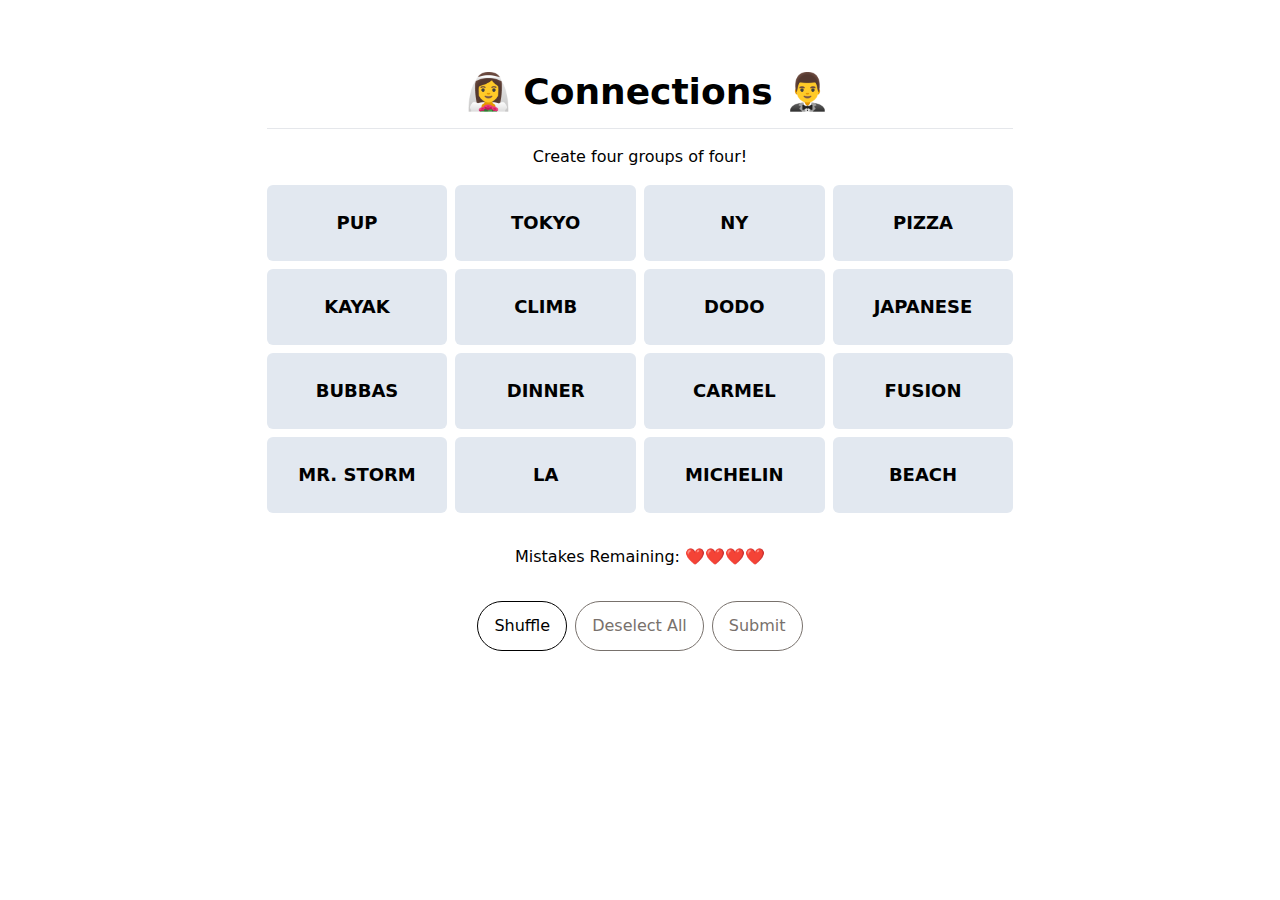
==== commit c623c671: "slower" ====
--- a/index.html
+++ b/index.html
@@ -1 +1 @@
-<!DOCTYPE html><html lang="en"><head><meta charSet="utf-8"/><meta name="viewport" content="width=device-width, initial-scale=1"/><link rel="preload" href="/_next/static/media/c9a5bc6a7c948fb0-s.p.woff2" as="font" crossorigin="" type="font/woff2"/><link rel="stylesheet" href="/_next/static/css/3ecfbf660d658919.css" data-precedence="next"/><link rel="preload" as="script" fetchPriority="low" href="/_next/static/chunks/webpack-a8e8730335fdd13a.js"/><script src="/_next/static/chunks/fd9d1056-682491d09bf4394b.js" async=""></script><script src="/_next/static/chunks/23-c29f0e3e34ea9fe5.js" async=""></script><script src="/_next/static/chunks/main-app-ebabdb49e21f514e.js" async=""></script><script src="/_next/static/chunks/app/page-f05889b7aa576df0.js" async=""></script><title>👰‍♀️ Connections 🤵‍♂️</title><meta name="description" content="Group four groups of four!"/><meta property="og:title" content="👰‍♀️ Connections 🤵‍♂️"/><meta property="og:description" content="Group four groups of four!"/><meta property="og:image:type" content="image/jpeg"/><meta property="og:image:width" content="1024"/><meta property="og:image:height" content="1024"/><meta property="og:image" content="https://rdrapeau.github.io/opengraph-image.jpg?04e387eb92a15824"/><meta name="twitter:card" content="summary_large_image"/><meta name="twitter:title" content="👰‍♀️ Connections 🤵‍♂️"/><meta name="twitter:description" content="Group four groups of four!"/><meta name="twitter:image:type" content="image/jpeg"/><meta name="twitter:image:width" content="1024"/><meta name="twitter:image:height" content="1024"/><meta name="twitter:image" content="https://rdrapeau.github.io/twitter-image.jpg?04e387eb92a15824"/><link rel="icon" href="/icon.jpg?04e387eb92a15824" type="image/jpeg" sizes="1024x1024"/><link rel="apple-touch-icon" href="/apple-icon.jpg?04e387eb92a15824" type="image/jpeg" sizes="1024x1024"/><meta name="next-size-adjust"/><script src="/_next/static/chunks/polyfills-78c92fac7aa8fdd8.js" noModule=""></script></head><body><div class="flex flex-col items-center w-11/12 md:w-3/4 lg:w-7/12 mx-auto mt-14"><h1 class="text-black text-4xl font-semibold my-4 ml-4">👰‍♀️ Connections 🤵‍♂️</h1><hr class="mb-4 md:mb-4 w-full"/><h1 class="text-black mb-4">Create four groups of four!</h1><div class="relative w-full"><div class="grid grid-cols-4 gap-2 w-full"></div></div><h2 class="text-black my-4 md:my-8 mx-8"> <!-- -->Mistakes Remaining: <!-- -->❤️<!-- -->❤️<!-- -->❤️<!-- -->❤️</h2><div class="flex gap-2 mb-12"><button class="text-black border rounded-full border-black font-medium py-3 px-4 text-l ">Shuffle</button><button class="text-stone-500 border rounded-full border-stone-500 font-medium py-3 px-4 text-l pointer-events-none">Deselect All</button><button class="text-stone-500 border rounded-full border-stone-500 font-medium py-3 px-4 text-l pointer-events-none">Submit</button></div></div><dialog class="backdrop:bg-black backdrop:opacity-75 rounded-md p-8"><div class="flex flex-col items-center justify-center px-12"><h1 class="text-black text-4xl font-black my-4 ml-4">Perfect!</h1><hr class="mb-2 md:mb-4 w-full"/><h2 class="text-black mb-8">You&#x27;ve won the game!</h2><div class="grid grid-cols-4 gap-y-1 mb-12"></div><div class="flex gap-2 mb-12"><button class="text-black border rounded-full border-black font-medium py-3 px-4 text-l ">Exit</button><button class="text-black border rounded-full border-black font-medium py-3 px-4 text-l ">Share</button></div></div></dialog><dialog class="backdrop:bg-black backdrop:opacity-75 rounded-md p-8"><div class="flex flex-col items-center justify-center px-12"><h1 class="text-black text-3xl font-black my-4 ml-4">Next time!</h1><hr class="mb-2 md:mb-4 w-full"/><div class="grid grid-cols-4 gap-y-1 mb-12"></div><div class="flex gap-2 mb-12"><button class="text-black border rounded-full border-black font-medium py-3 px-4 text-l ">Exit</button><button class="text-black border rounded-full border-black font-medium py-3 px-4 text-l ">Share</button></div></div></dialog><script src="/_next/static/chunks/webpack-a8e8730335fdd13a.js" async=""></script><script>(self.__next_f=self.__next_f||[]).push([0]);self.__next_f.push([2,null])</script><script>self.__next_f.push([1,"1:HL[\"/_next/static/media/c9a5bc6a7c948fb0-s.p.woff2\",\"font\",{\"crossOrigin\":\"\",\"type\":\"font/woff2\"}]\n2:HL[\"/_next/static/css/3ecfbf660d658919.css\",\"style\"]\n"])</script><script>self.__next_f.push([1,"3:I[5751,[],\"\"]\n5:I[6513,[],\"ClientPageRoot\"]\n6:I[2471,[\"931\",\"static/chunks/app/page-f05889b7aa576df0.js\"],\"default\"]\n7:I[9275,[],\"\"]\n8:I[1343,[],\"\"]\na:I[6130,[],\"\"]\nb:[]\n0:[[[\"$\",\"link\",\"0\",{\"rel\":\"stylesheet\",\"href\":\"/_next/static/css/3ecfbf660d658919.css\",\"precedence\":\"next\",\"crossOrigin\":\"$undefined\"}]],[\"$\",\"$L3\",null,{\"buildId\":\"2iEaF5GAnH5RpUcYbGmA1\",\"assetPrefix\":\"\",\"initialCanonicalUrl\":\"/\",\"initialTree\":[\"\",{\"children\":[\"__PAGE__\",{}]},\"$undefined\",\"$undefined\",true],\"initialSeedData\":[\"\",{\"children\":[\"__PAGE__\",{},[[\"$L4\",[\"$\",\"$L5\",null,{\"props\":{\"params\":{},\"searchParams\":{}},\"Component\":\"$6\"}]],null],null]},[[\"$\",\"html\",null,{\"lang\":\"en\",\"children\":[\"$\",\"body\",null,{\"children\":[\"$\",\"$L7\",null,{\"parallelRouterKey\":\"children\",\"segmentPath\":[\"children\"],\"error\":\"$undefined\",\"errorStyles\":\"$undefined\",\"errorScripts\":\"$undefined\",\"template\":[\"$\",\"$L8\",null,{}],\"templateStyles\":\"$undefined\",\"templateScripts\":\"$undefined\",\"notFound\":[[\"$\",\"title\",null,{\"children\":\"404: This page could not be found.\"}],[\"$\",\"div\",null,{\"style\":{\"fontFamily\":\"system-ui,\\\"Segoe UI\\\",Roboto,Helvetica,Arial,sans-serif,\\\"Apple Color Emoji\\\",\\\"Segoe UI Emoji\\\"\",\"height\":\"100vh\",\"textAlign\":\"center\",\"display\":\"flex\",\"flexDirection\":\"column\",\"alignItems\":\"center\",\"justifyContent\":\"center\"},\"children\":[\"$\",\"div\",null,{\"children\":[[\"$\",\"style\",null,{\"dangerouslySetInnerHTML\":{\"__html\":\"body{color:#000;background:#fff;margin:0}.next-error-h1{border-right:1px solid rgba(0,0,0,.3)}@media (prefers-color-scheme:dark){body{color:#fff;background:#000}.next-error-h1{border-right:1px solid rgba(255,255,255,.3)}}\"}}],[\"$\",\"h1\",null,{\"className\":\"next-error-h1\",\"style\":{\"display\":\"inline-block\",\"margin\":\"0 20px 0 0\",\"padding\":\"0 23px 0 0\",\"fontSize\":24,\"fontWeight\":500,\"verticalAlign\":\"top\",\"lineHeight\":\"49px\"},\"children\":\"404\"}],[\"$\",\"div\",null,{\"style\":{\"display\":\"inline-block\"},\"children\":[\"$\",\"h2\",null,{\"style\":{\"fontSize\":14,\"fontWeight\":400,\"lineHeight\":\"49px\",\"margin\":0},\"children\":\"This page could not be found.\"}]}]]}]}]],\"notFoundStyl"])</script><script>self.__next_f.push([1,"es\":[],\"styles\":null}]}]}],null],null],\"couldBeIntercepted\":false,\"initialHead\":[false,\"$L9\"],\"globalErrorComponent\":\"$a\",\"missingSlots\":\"$Wb\"}]]\n"])</script><script>self.__next_f.push([1,"9:[[\"$\",\"meta\",\"0\",{\"name\":\"viewport\",\"content\":\"width=device-width, initial-scale=1\"}],[\"$\",\"meta\",\"1\",{\"charSet\":\"utf-8\"}],[\"$\",\"title\",\"2\",{\"children\":\"👰‍♀️ Connections 🤵‍♂️\"}],[\"$\",\"meta\",\"3\",{\"name\":\"description\",\"content\":\"Group four groups of four!\"}],[\"$\",\"meta\",\"4\",{\"property\":\"og:title\",\"content\":\"👰‍♀️ Connections 🤵‍♂️\"}],[\"$\",\"meta\",\"5\",{\"property\":\"og:description\",\"content\":\"Group four groups of four!\"}],[\"$\",\"meta\",\"6\",{\"property\":\"og:image:type\",\"content\":\"image/jpeg\"}],[\"$\",\"meta\",\"7\",{\"property\":\"og:image:width\",\"content\":\"1024\"}],[\"$\",\"meta\",\"8\",{\"property\":\"og:image:height\",\"content\":\"1024\"}],[\"$\",\"meta\",\"9\",{\"property\":\"og:image\",\"content\":\"https://rdrapeau.github.io/opengraph-image.jpg?04e387eb92a15824\"}],[\"$\",\"meta\",\"10\",{\"name\":\"twitter:card\",\"content\":\"summary_large_image\"}],[\"$\",\"meta\",\"11\",{\"name\":\"twitter:title\",\"content\":\"👰‍♀️ Connections 🤵‍♂️\"}],[\"$\",\"meta\",\"12\",{\"name\":\"twitter:description\",\"content\":\"Group four groups of four!\"}],[\"$\",\"meta\",\"13\",{\"name\":\"twitter:image:type\",\"content\":\"image/jpeg\"}],[\"$\",\"meta\",\"14\",{\"name\":\"twitter:image:width\",\"content\":\"1024\"}],[\"$\",\"meta\",\"15\",{\"name\":\"twitter:image:height\",\"content\":\"1024\"}],[\"$\",\"meta\",\"16\",{\"name\":\"twitter:image\",\"content\":\"https://rdrapeau.github.io/twitter-image.jpg?04e387eb92a15824\"}],[\"$\",\"link\",\"17\",{\"rel\":\"icon\",\"href\":\"/icon.jpg?04e387eb92a15824\",\"type\":\"image/jpeg\",\"sizes\":\"1024x1024\"}],[\"$\",\"link\",\"18\",{\"rel\":\"apple-touch-icon\",\"href\":\"/apple-icon.jpg?04e387eb92a15824\",\"type\":\"image/jpeg\",\"sizes\":\"1024x1024\"}],[\"$\",\"meta\",\"19\",{\"name\":\"next-size-adjust\"}]]\n4:null\n"])</script></body></html>+<!DOCTYPE html><html lang="en"><head><meta charSet="utf-8"/><meta name="viewport" content="width=device-width, initial-scale=1"/><link rel="preload" href="/_next/static/media/c9a5bc6a7c948fb0-s.p.woff2" as="font" crossorigin="" type="font/woff2"/><link rel="stylesheet" href="/_next/static/css/3ecfbf660d658919.css" data-precedence="next"/><link rel="preload" as="script" fetchPriority="low" href="/_next/static/chunks/webpack-a8e8730335fdd13a.js"/><script src="/_next/static/chunks/fd9d1056-682491d09bf4394b.js" async=""></script><script src="/_next/static/chunks/23-c29f0e3e34ea9fe5.js" async=""></script><script src="/_next/static/chunks/main-app-ebabdb49e21f514e.js" async=""></script><script src="/_next/static/chunks/app/page-83be89db087f8a90.js" async=""></script><title>👰‍♀️ Connections 🤵‍♂️</title><meta name="description" content="Group four groups of four!"/><meta property="og:title" content="👰‍♀️ Connections 🤵‍♂️"/><meta property="og:description" content="Group four groups of four!"/><meta property="og:image:type" content="image/jpeg"/><meta property="og:image:width" content="1024"/><meta property="og:image:height" content="1024"/><meta property="og:image" content="https://rdrapeau.github.io/opengraph-image.jpg?04e387eb92a15824"/><meta name="twitter:card" content="summary_large_image"/><meta name="twitter:title" content="👰‍♀️ Connections 🤵‍♂️"/><meta name="twitter:description" content="Group four groups of four!"/><meta name="twitter:image:type" content="image/jpeg"/><meta name="twitter:image:width" content="1024"/><meta name="twitter:image:height" content="1024"/><meta name="twitter:image" content="https://rdrapeau.github.io/twitter-image.jpg?04e387eb92a15824"/><link rel="icon" href="/icon.jpg?04e387eb92a15824" type="image/jpeg" sizes="1024x1024"/><link rel="apple-touch-icon" href="/apple-icon.jpg?04e387eb92a15824" type="image/jpeg" sizes="1024x1024"/><meta name="next-size-adjust"/><script src="/_next/static/chunks/polyfills-78c92fac7aa8fdd8.js" noModule=""></script></head><body><div class="flex flex-col items-center w-11/12 md:w-3/4 lg:w-7/12 mx-auto mt-14"><h1 class="text-black text-4xl font-semibold my-4 ml-4">👰‍♀️ Connections 🤵‍♂️</h1><hr class="mb-4 md:mb-4 w-full"/><h1 class="text-black mb-4">Create four groups of four!</h1><div class="relative w-full"><div class="grid grid-cols-4 gap-2 w-full"></div></div><h2 class="text-black my-4 md:my-8 mx-8"> <!-- -->Mistakes Remaining: <!-- -->❤️<!-- -->❤️<!-- -->❤️<!-- -->❤️</h2><div class="flex gap-2 mb-12"><button class="text-black border rounded-full border-black font-medium py-3 px-4 text-l ">Shuffle</button><button class="text-stone-500 border rounded-full border-stone-500 font-medium py-3 px-4 text-l pointer-events-none">Deselect All</button><button class="text-stone-500 border rounded-full border-stone-500 font-medium py-3 px-4 text-l pointer-events-none">Submit</button></div></div><dialog class="backdrop:bg-black backdrop:opacity-75 rounded-md p-8"><div class="flex flex-col items-center justify-center px-12"><h1 class="text-black text-4xl font-black my-4 ml-4">Perfect!</h1><hr class="mb-2 md:mb-4 w-full"/><h2 class="text-black mb-8">You&#x27;ve won the game!</h2><div class="grid grid-cols-4 gap-y-1 mb-12"></div><div class="flex gap-2 mb-12"><button class="text-black border rounded-full border-black font-medium py-3 px-4 text-l ">Exit</button><button class="text-black border rounded-full border-black font-medium py-3 px-4 text-l ">Share</button></div></div></dialog><dialog class="backdrop:bg-black backdrop:opacity-75 rounded-md p-8"><div class="flex flex-col items-center justify-center px-12"><h1 class="text-black text-3xl font-black my-4 ml-4">Next time!</h1><hr class="mb-2 md:mb-4 w-full"/><div class="grid grid-cols-4 gap-y-1 mb-12"></div><div class="flex gap-2 mb-12"><button class="text-black border rounded-full border-black font-medium py-3 px-4 text-l ">Exit</button><button class="text-black border rounded-full border-black font-medium py-3 px-4 text-l ">Share</button></div></div></dialog><script src="/_next/static/chunks/webpack-a8e8730335fdd13a.js" async=""></script><script>(self.__next_f=self.__next_f||[]).push([0]);self.__next_f.push([2,null])</script><script>self.__next_f.push([1,"1:HL[\"/_next/static/media/c9a5bc6a7c948fb0-s.p.woff2\",\"font\",{\"crossOrigin\":\"\",\"type\":\"font/woff2\"}]\n2:HL[\"/_next/static/css/3ecfbf660d658919.css\",\"style\"]\n"])</script><script>self.__next_f.push([1,"3:I[5751,[],\"\"]\n5:I[6513,[],\"ClientPageRoot\"]\n6:I[2471,[\"931\",\"static/chunks/app/page-83be89db087f8a90.js\"],\"default\"]\n7:I[9275,[],\"\"]\n8:I[1343,[],\"\"]\na:I[6130,[],\"\"]\nb:[]\n0:[[[\"$\",\"link\",\"0\",{\"rel\":\"stylesheet\",\"href\":\"/_next/static/css/3ecfbf660d658919.css\",\"precedence\":\"next\",\"crossOrigin\":\"$undefined\"}]],[\"$\",\"$L3\",null,{\"buildId\":\"-PMt0ym4019V50hr72BMg\",\"assetPrefix\":\"\",\"initialCanonicalUrl\":\"/\",\"initialTree\":[\"\",{\"children\":[\"__PAGE__\",{}]},\"$undefined\",\"$undefined\",true],\"initialSeedData\":[\"\",{\"children\":[\"__PAGE__\",{},[[\"$L4\",[\"$\",\"$L5\",null,{\"props\":{\"params\":{},\"searchParams\":{}},\"Component\":\"$6\"}]],null],null]},[[\"$\",\"html\",null,{\"lang\":\"en\",\"children\":[\"$\",\"body\",null,{\"children\":[\"$\",\"$L7\",null,{\"parallelRouterKey\":\"children\",\"segmentPath\":[\"children\"],\"error\":\"$undefined\",\"errorStyles\":\"$undefined\",\"errorScripts\":\"$undefined\",\"template\":[\"$\",\"$L8\",null,{}],\"templateStyles\":\"$undefined\",\"templateScripts\":\"$undefined\",\"notFound\":[[\"$\",\"title\",null,{\"children\":\"404: This page could not be found.\"}],[\"$\",\"div\",null,{\"style\":{\"fontFamily\":\"system-ui,\\\"Segoe UI\\\",Roboto,Helvetica,Arial,sans-serif,\\\"Apple Color Emoji\\\",\\\"Segoe UI Emoji\\\"\",\"height\":\"100vh\",\"textAlign\":\"center\",\"display\":\"flex\",\"flexDirection\":\"column\",\"alignItems\":\"center\",\"justifyContent\":\"center\"},\"children\":[\"$\",\"div\",null,{\"children\":[[\"$\",\"style\",null,{\"dangerouslySetInnerHTML\":{\"__html\":\"body{color:#000;background:#fff;margin:0}.next-error-h1{border-right:1px solid rgba(0,0,0,.3)}@media (prefers-color-scheme:dark){body{color:#fff;background:#000}.next-error-h1{border-right:1px solid rgba(255,255,255,.3)}}\"}}],[\"$\",\"h1\",null,{\"className\":\"next-error-h1\",\"style\":{\"display\":\"inline-block\",\"margin\":\"0 20px 0 0\",\"padding\":\"0 23px 0 0\",\"fontSize\":24,\"fontWeight\":500,\"verticalAlign\":\"top\",\"lineHeight\":\"49px\"},\"children\":\"404\"}],[\"$\",\"div\",null,{\"style\":{\"display\":\"inline-block\"},\"children\":[\"$\",\"h2\",null,{\"style\":{\"fontSize\":14,\"fontWeight\":400,\"lineHeight\":\"49px\",\"margin\":0},\"children\":\"This page could not be found.\"}]}]]}]}]],\"notFoundStyl"])</script><script>self.__next_f.push([1,"es\":[],\"styles\":null}]}]}],null],null],\"couldBeIntercepted\":false,\"initialHead\":[false,\"$L9\"],\"globalErrorComponent\":\"$a\",\"missingSlots\":\"$Wb\"}]]\n"])</script><script>self.__next_f.push([1,"9:[[\"$\",\"meta\",\"0\",{\"name\":\"viewport\",\"content\":\"width=device-width, initial-scale=1\"}],[\"$\",\"meta\",\"1\",{\"charSet\":\"utf-8\"}],[\"$\",\"title\",\"2\",{\"children\":\"👰‍♀️ Connections 🤵‍♂️\"}],[\"$\",\"meta\",\"3\",{\"name\":\"description\",\"content\":\"Group four groups of four!\"}],[\"$\",\"meta\",\"4\",{\"property\":\"og:title\",\"content\":\"👰‍♀️ Connections 🤵‍♂️\"}],[\"$\",\"meta\",\"5\",{\"property\":\"og:description\",\"content\":\"Group four groups of four!\"}],[\"$\",\"meta\",\"6\",{\"property\":\"og:image:type\",\"content\":\"image/jpeg\"}],[\"$\",\"meta\",\"7\",{\"property\":\"og:image:width\",\"content\":\"1024\"}],[\"$\",\"meta\",\"8\",{\"property\":\"og:image:height\",\"content\":\"1024\"}],[\"$\",\"meta\",\"9\",{\"property\":\"og:image\",\"content\":\"https://rdrapeau.github.io/opengraph-image.jpg?04e387eb92a15824\"}],[\"$\",\"meta\",\"10\",{\"name\":\"twitter:card\",\"content\":\"summary_large_image\"}],[\"$\",\"meta\",\"11\",{\"name\":\"twitter:title\",\"content\":\"👰‍♀️ Connections 🤵‍♂️\"}],[\"$\",\"meta\",\"12\",{\"name\":\"twitter:description\",\"content\":\"Group four groups of four!\"}],[\"$\",\"meta\",\"13\",{\"name\":\"twitter:image:type\",\"content\":\"image/jpeg\"}],[\"$\",\"meta\",\"14\",{\"name\":\"twitter:image:width\",\"content\":\"1024\"}],[\"$\",\"meta\",\"15\",{\"name\":\"twitter:image:height\",\"content\":\"1024\"}],[\"$\",\"meta\",\"16\",{\"name\":\"twitter:image\",\"content\":\"https://rdrapeau.github.io/twitter-image.jpg?04e387eb92a15824\"}],[\"$\",\"link\",\"17\",{\"rel\":\"icon\",\"href\":\"/icon.jpg?04e387eb92a15824\",\"type\":\"image/jpeg\",\"sizes\":\"1024x1024\"}],[\"$\",\"link\",\"18\",{\"rel\":\"apple-touch-icon\",\"href\":\"/apple-icon.jpg?04e387eb92a15824\",\"type\":\"image/jpeg\",\"sizes\":\"1024x1024\"}],[\"$\",\"meta\",\"19\",{\"name\":\"next-size-adjust\"}]]\n4:null\n"])</script></body></html>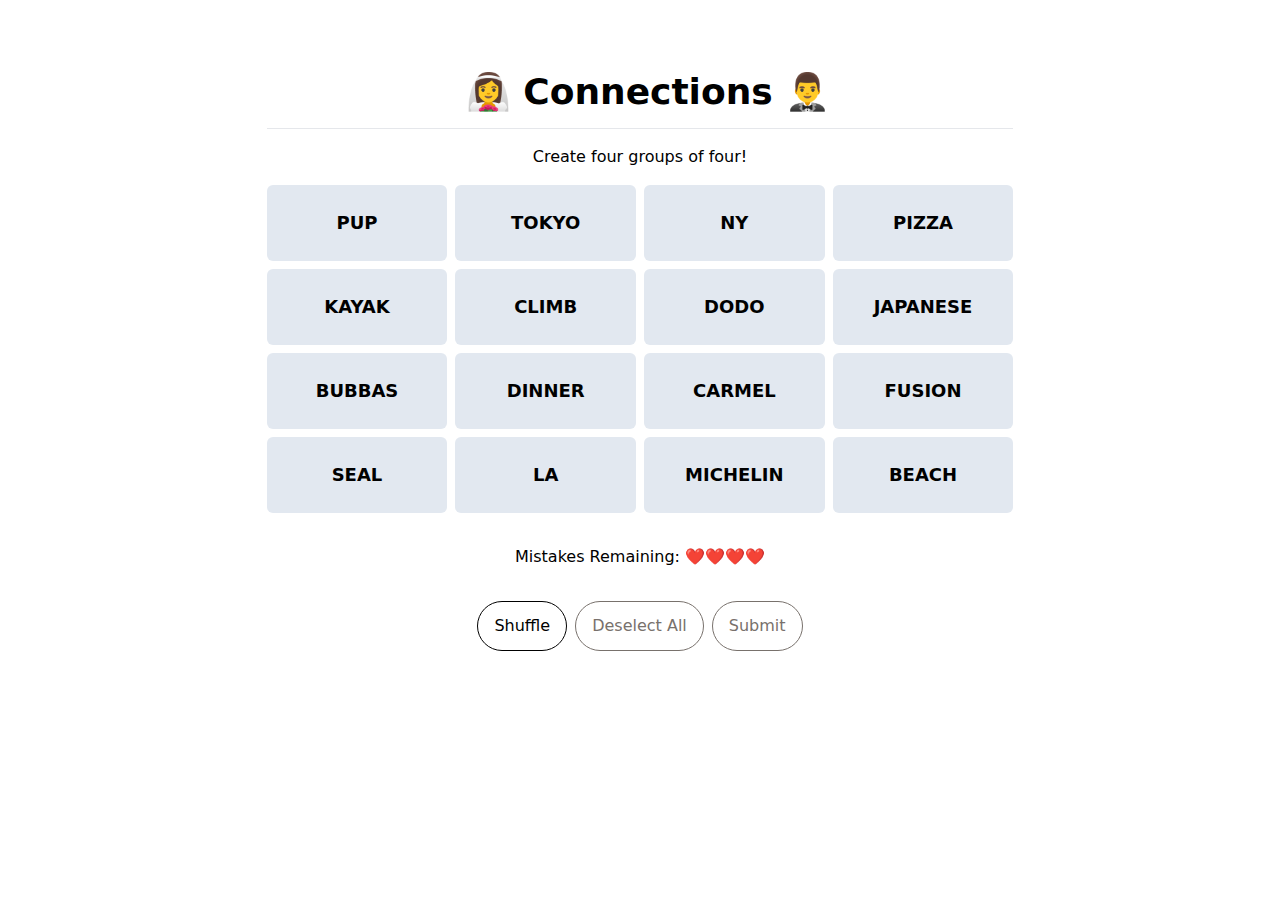
==== commit e10aaad5: "slower22" ====
--- a/index.html
+++ b/index.html
@@ -1 +1 @@
-<!DOCTYPE html><html lang="en"><head><meta charSet="utf-8"/><meta name="viewport" content="width=device-width, initial-scale=1"/><link rel="preload" href="/_next/static/media/c9a5bc6a7c948fb0-s.p.woff2" as="font" crossorigin="" type="font/woff2"/><link rel="stylesheet" href="/_next/static/css/3ecfbf660d658919.css" data-precedence="next"/><link rel="preload" as="script" fetchPriority="low" href="/_next/static/chunks/webpack-a8e8730335fdd13a.js"/><script src="/_next/static/chunks/fd9d1056-682491d09bf4394b.js" async=""></script><script src="/_next/static/chunks/23-c29f0e3e34ea9fe5.js" async=""></script><script src="/_next/static/chunks/main-app-ebabdb49e21f514e.js" async=""></script><script src="/_next/static/chunks/app/page-83be89db087f8a90.js" async=""></script><title>👰‍♀️ Connections 🤵‍♂️</title><meta name="description" content="Group four groups of four!"/><meta property="og:title" content="👰‍♀️ Connections 🤵‍♂️"/><meta property="og:description" content="Group four groups of four!"/><meta property="og:image:type" content="image/jpeg"/><meta property="og:image:width" content="1024"/><meta property="og:image:height" content="1024"/><meta property="og:image" content="https://rdrapeau.github.io/opengraph-image.jpg?04e387eb92a15824"/><meta name="twitter:card" content="summary_large_image"/><meta name="twitter:title" content="👰‍♀️ Connections 🤵‍♂️"/><meta name="twitter:description" content="Group four groups of four!"/><meta name="twitter:image:type" content="image/jpeg"/><meta name="twitter:image:width" content="1024"/><meta name="twitter:image:height" content="1024"/><meta name="twitter:image" content="https://rdrapeau.github.io/twitter-image.jpg?04e387eb92a15824"/><link rel="icon" href="/icon.jpg?04e387eb92a15824" type="image/jpeg" sizes="1024x1024"/><link rel="apple-touch-icon" href="/apple-icon.jpg?04e387eb92a15824" type="image/jpeg" sizes="1024x1024"/><meta name="next-size-adjust"/><script src="/_next/static/chunks/polyfills-78c92fac7aa8fdd8.js" noModule=""></script></head><body><div class="flex flex-col items-center w-11/12 md:w-3/4 lg:w-7/12 mx-auto mt-14"><h1 class="text-black text-4xl font-semibold my-4 ml-4">👰‍♀️ Connections 🤵‍♂️</h1><hr class="mb-4 md:mb-4 w-full"/><h1 class="text-black mb-4">Create four groups of four!</h1><div class="relative w-full"><div class="grid grid-cols-4 gap-2 w-full"></div></div><h2 class="text-black my-4 md:my-8 mx-8"> <!-- -->Mistakes Remaining: <!-- -->❤️<!-- -->❤️<!-- -->❤️<!-- -->❤️</h2><div class="flex gap-2 mb-12"><button class="text-black border rounded-full border-black font-medium py-3 px-4 text-l ">Shuffle</button><button class="text-stone-500 border rounded-full border-stone-500 font-medium py-3 px-4 text-l pointer-events-none">Deselect All</button><button class="text-stone-500 border rounded-full border-stone-500 font-medium py-3 px-4 text-l pointer-events-none">Submit</button></div></div><dialog class="backdrop:bg-black backdrop:opacity-75 rounded-md p-8"><div class="flex flex-col items-center justify-center px-12"><h1 class="text-black text-4xl font-black my-4 ml-4">Perfect!</h1><hr class="mb-2 md:mb-4 w-full"/><h2 class="text-black mb-8">You&#x27;ve won the game!</h2><div class="grid grid-cols-4 gap-y-1 mb-12"></div><div class="flex gap-2 mb-12"><button class="text-black border rounded-full border-black font-medium py-3 px-4 text-l ">Exit</button><button class="text-black border rounded-full border-black font-medium py-3 px-4 text-l ">Share</button></div></div></dialog><dialog class="backdrop:bg-black backdrop:opacity-75 rounded-md p-8"><div class="flex flex-col items-center justify-center px-12"><h1 class="text-black text-3xl font-black my-4 ml-4">Next time!</h1><hr class="mb-2 md:mb-4 w-full"/><div class="grid grid-cols-4 gap-y-1 mb-12"></div><div class="flex gap-2 mb-12"><button class="text-black border rounded-full border-black font-medium py-3 px-4 text-l ">Exit</button><button class="text-black border rounded-full border-black font-medium py-3 px-4 text-l ">Share</button></div></div></dialog><script src="/_next/static/chunks/webpack-a8e8730335fdd13a.js" async=""></script><script>(self.__next_f=self.__next_f||[]).push([0]);self.__next_f.push([2,null])</script><script>self.__next_f.push([1,"1:HL[\"/_next/static/media/c9a5bc6a7c948fb0-s.p.woff2\",\"font\",{\"crossOrigin\":\"\",\"type\":\"font/woff2\"}]\n2:HL[\"/_next/static/css/3ecfbf660d658919.css\",\"style\"]\n"])</script><script>self.__next_f.push([1,"3:I[5751,[],\"\"]\n5:I[6513,[],\"ClientPageRoot\"]\n6:I[2471,[\"931\",\"static/chunks/app/page-83be89db087f8a90.js\"],\"default\"]\n7:I[9275,[],\"\"]\n8:I[1343,[],\"\"]\na:I[6130,[],\"\"]\nb:[]\n0:[[[\"$\",\"link\",\"0\",{\"rel\":\"stylesheet\",\"href\":\"/_next/static/css/3ecfbf660d658919.css\",\"precedence\":\"next\",\"crossOrigin\":\"$undefined\"}]],[\"$\",\"$L3\",null,{\"buildId\":\"-PMt0ym4019V50hr72BMg\",\"assetPrefix\":\"\",\"initialCanonicalUrl\":\"/\",\"initialTree\":[\"\",{\"children\":[\"__PAGE__\",{}]},\"$undefined\",\"$undefined\",true],\"initialSeedData\":[\"\",{\"children\":[\"__PAGE__\",{},[[\"$L4\",[\"$\",\"$L5\",null,{\"props\":{\"params\":{},\"searchParams\":{}},\"Component\":\"$6\"}]],null],null]},[[\"$\",\"html\",null,{\"lang\":\"en\",\"children\":[\"$\",\"body\",null,{\"children\":[\"$\",\"$L7\",null,{\"parallelRouterKey\":\"children\",\"segmentPath\":[\"children\"],\"error\":\"$undefined\",\"errorStyles\":\"$undefined\",\"errorScripts\":\"$undefined\",\"template\":[\"$\",\"$L8\",null,{}],\"templateStyles\":\"$undefined\",\"templateScripts\":\"$undefined\",\"notFound\":[[\"$\",\"title\",null,{\"children\":\"404: This page could not be found.\"}],[\"$\",\"div\",null,{\"style\":{\"fontFamily\":\"system-ui,\\\"Segoe UI\\\",Roboto,Helvetica,Arial,sans-serif,\\\"Apple Color Emoji\\\",\\\"Segoe UI Emoji\\\"\",\"height\":\"100vh\",\"textAlign\":\"center\",\"display\":\"flex\",\"flexDirection\":\"column\",\"alignItems\":\"center\",\"justifyContent\":\"center\"},\"children\":[\"$\",\"div\",null,{\"children\":[[\"$\",\"style\",null,{\"dangerouslySetInnerHTML\":{\"__html\":\"body{color:#000;background:#fff;margin:0}.next-error-h1{border-right:1px solid rgba(0,0,0,.3)}@media (prefers-color-scheme:dark){body{color:#fff;background:#000}.next-error-h1{border-right:1px solid rgba(255,255,255,.3)}}\"}}],[\"$\",\"h1\",null,{\"className\":\"next-error-h1\",\"style\":{\"display\":\"inline-block\",\"margin\":\"0 20px 0 0\",\"padding\":\"0 23px 0 0\",\"fontSize\":24,\"fontWeight\":500,\"verticalAlign\":\"top\",\"lineHeight\":\"49px\"},\"children\":\"404\"}],[\"$\",\"div\",null,{\"style\":{\"display\":\"inline-block\"},\"children\":[\"$\",\"h2\",null,{\"style\":{\"fontSize\":14,\"fontWeight\":400,\"lineHeight\":\"49px\",\"margin\":0},\"children\":\"This page could not be found.\"}]}]]}]}]],\"notFoundStyl"])</script><script>self.__next_f.push([1,"es\":[],\"styles\":null}]}]}],null],null],\"couldBeIntercepted\":false,\"initialHead\":[false,\"$L9\"],\"globalErrorComponent\":\"$a\",\"missingSlots\":\"$Wb\"}]]\n"])</script><script>self.__next_f.push([1,"9:[[\"$\",\"meta\",\"0\",{\"name\":\"viewport\",\"content\":\"width=device-width, initial-scale=1\"}],[\"$\",\"meta\",\"1\",{\"charSet\":\"utf-8\"}],[\"$\",\"title\",\"2\",{\"children\":\"👰‍♀️ Connections 🤵‍♂️\"}],[\"$\",\"meta\",\"3\",{\"name\":\"description\",\"content\":\"Group four groups of four!\"}],[\"$\",\"meta\",\"4\",{\"property\":\"og:title\",\"content\":\"👰‍♀️ Connections 🤵‍♂️\"}],[\"$\",\"meta\",\"5\",{\"property\":\"og:description\",\"content\":\"Group four groups of four!\"}],[\"$\",\"meta\",\"6\",{\"property\":\"og:image:type\",\"content\":\"image/jpeg\"}],[\"$\",\"meta\",\"7\",{\"property\":\"og:image:width\",\"content\":\"1024\"}],[\"$\",\"meta\",\"8\",{\"property\":\"og:image:height\",\"content\":\"1024\"}],[\"$\",\"meta\",\"9\",{\"property\":\"og:image\",\"content\":\"https://rdrapeau.github.io/opengraph-image.jpg?04e387eb92a15824\"}],[\"$\",\"meta\",\"10\",{\"name\":\"twitter:card\",\"content\":\"summary_large_image\"}],[\"$\",\"meta\",\"11\",{\"name\":\"twitter:title\",\"content\":\"👰‍♀️ Connections 🤵‍♂️\"}],[\"$\",\"meta\",\"12\",{\"name\":\"twitter:description\",\"content\":\"Group four groups of four!\"}],[\"$\",\"meta\",\"13\",{\"name\":\"twitter:image:type\",\"content\":\"image/jpeg\"}],[\"$\",\"meta\",\"14\",{\"name\":\"twitter:image:width\",\"content\":\"1024\"}],[\"$\",\"meta\",\"15\",{\"name\":\"twitter:image:height\",\"content\":\"1024\"}],[\"$\",\"meta\",\"16\",{\"name\":\"twitter:image\",\"content\":\"https://rdrapeau.github.io/twitter-image.jpg?04e387eb92a15824\"}],[\"$\",\"link\",\"17\",{\"rel\":\"icon\",\"href\":\"/icon.jpg?04e387eb92a15824\",\"type\":\"image/jpeg\",\"sizes\":\"1024x1024\"}],[\"$\",\"link\",\"18\",{\"rel\":\"apple-touch-icon\",\"href\":\"/apple-icon.jpg?04e387eb92a15824\",\"type\":\"image/jpeg\",\"sizes\":\"1024x1024\"}],[\"$\",\"meta\",\"19\",{\"name\":\"next-size-adjust\"}]]\n4:null\n"])</script></body></html>+<!DOCTYPE html><html lang="en"><head><meta charSet="utf-8"/><meta name="viewport" content="width=device-width, initial-scale=1"/><link rel="preload" href="/_next/static/media/c9a5bc6a7c948fb0-s.p.woff2" as="font" crossorigin="" type="font/woff2"/><link rel="stylesheet" href="/_next/static/css/3ecfbf660d658919.css" data-precedence="next"/><link rel="preload" as="script" fetchPriority="low" href="/_next/static/chunks/webpack-a8e8730335fdd13a.js"/><script src="/_next/static/chunks/fd9d1056-682491d09bf4394b.js" async=""></script><script src="/_next/static/chunks/23-c29f0e3e34ea9fe5.js" async=""></script><script src="/_next/static/chunks/main-app-ebabdb49e21f514e.js" async=""></script><script src="/_next/static/chunks/app/page-162488a83bc3e47c.js" async=""></script><title>👰‍♀️ Connections 🤵‍♂️</title><meta name="description" content="Group four groups of four!"/><meta property="og:title" content="👰‍♀️ Connections 🤵‍♂️"/><meta property="og:description" content="Group four groups of four!"/><meta property="og:image:type" content="image/jpeg"/><meta property="og:image:width" content="1024"/><meta property="og:image:height" content="1024"/><meta property="og:image" content="https://rdrapeau.github.io/opengraph-image.jpg?04e387eb92a15824"/><meta name="twitter:card" content="summary_large_image"/><meta name="twitter:title" content="👰‍♀️ Connections 🤵‍♂️"/><meta name="twitter:description" content="Group four groups of four!"/><meta name="twitter:image:type" content="image/jpeg"/><meta name="twitter:image:width" content="1024"/><meta name="twitter:image:height" content="1024"/><meta name="twitter:image" content="https://rdrapeau.github.io/twitter-image.jpg?04e387eb92a15824"/><link rel="icon" href="/icon.jpg?04e387eb92a15824" type="image/jpeg" sizes="1024x1024"/><link rel="apple-touch-icon" href="/apple-icon.jpg?04e387eb92a15824" type="image/jpeg" sizes="1024x1024"/><meta name="next-size-adjust"/><script src="/_next/static/chunks/polyfills-78c92fac7aa8fdd8.js" noModule=""></script></head><body><div class="flex flex-col items-center w-11/12 md:w-3/4 lg:w-7/12 mx-auto mt-14"><h1 class="text-black text-4xl font-semibold my-4 ml-4">👰‍♀️ Connections 🤵‍♂️</h1><hr class="mb-4 md:mb-4 w-full"/><h1 class="text-black mb-4">Create four groups of four!</h1><div class="relative w-full"><div class="grid grid-cols-4 gap-2 w-full"></div></div><h2 class="text-black my-4 md:my-8 mx-8"> <!-- -->Mistakes Remaining: <!-- -->❤️<!-- -->❤️<!-- -->❤️<!-- -->❤️</h2><div class="flex gap-2 mb-12"><button class="text-black border rounded-full border-black font-medium py-3 px-4 text-l ">Shuffle</button><button class="text-stone-500 border rounded-full border-stone-500 font-medium py-3 px-4 text-l pointer-events-none">Deselect All</button><button class="text-stone-500 border rounded-full border-stone-500 font-medium py-3 px-4 text-l pointer-events-none">Submit</button></div></div><dialog class="backdrop:bg-black backdrop:opacity-75 rounded-md p-8"><div class="flex flex-col items-center justify-center px-12"><h1 class="text-black text-4xl font-black my-4 ml-4">Perfect!</h1><hr class="mb-2 md:mb-4 w-full"/><h2 class="text-black mb-8">You&#x27;ve won the game!</h2><div class="grid grid-cols-4 gap-y-1 mb-12"></div><div class="flex gap-2 mb-12"><button class="text-black border rounded-full border-black font-medium py-3 px-4 text-l ">Exit</button><button class="text-black border rounded-full border-black font-medium py-3 px-4 text-l ">Share</button></div></div></dialog><dialog class="backdrop:bg-black backdrop:opacity-75 rounded-md p-8"><div class="flex flex-col items-center justify-center px-12"><h1 class="text-black text-3xl font-black my-4 ml-4">Next time!</h1><hr class="mb-2 md:mb-4 w-full"/><div class="grid grid-cols-4 gap-y-1 mb-12"></div><div class="flex gap-2 mb-12"><button class="text-black border rounded-full border-black font-medium py-3 px-4 text-l ">Exit</button><button class="text-black border rounded-full border-black font-medium py-3 px-4 text-l ">Share</button></div></div></dialog><script src="/_next/static/chunks/webpack-a8e8730335fdd13a.js" async=""></script><script>(self.__next_f=self.__next_f||[]).push([0]);self.__next_f.push([2,null])</script><script>self.__next_f.push([1,"1:HL[\"/_next/static/media/c9a5bc6a7c948fb0-s.p.woff2\",\"font\",{\"crossOrigin\":\"\",\"type\":\"font/woff2\"}]\n2:HL[\"/_next/static/css/3ecfbf660d658919.css\",\"style\"]\n"])</script><script>self.__next_f.push([1,"3:I[5751,[],\"\"]\n5:I[6513,[],\"ClientPageRoot\"]\n6:I[2471,[\"931\",\"static/chunks/app/page-162488a83bc3e47c.js\"],\"default\"]\n7:I[9275,[],\"\"]\n8:I[1343,[],\"\"]\na:I[6130,[],\"\"]\nb:[]\n0:[[[\"$\",\"link\",\"0\",{\"rel\":\"stylesheet\",\"href\":\"/_next/static/css/3ecfbf660d658919.css\",\"precedence\":\"next\",\"crossOrigin\":\"$undefined\"}]],[\"$\",\"$L3\",null,{\"buildId\":\"NgW0lsmom0b3v_xh3e6R6\",\"assetPrefix\":\"\",\"initialCanonicalUrl\":\"/\",\"initialTree\":[\"\",{\"children\":[\"__PAGE__\",{}]},\"$undefined\",\"$undefined\",true],\"initialSeedData\":[\"\",{\"children\":[\"__PAGE__\",{},[[\"$L4\",[\"$\",\"$L5\",null,{\"props\":{\"params\":{},\"searchParams\":{}},\"Component\":\"$6\"}]],null],null]},[[\"$\",\"html\",null,{\"lang\":\"en\",\"children\":[\"$\",\"body\",null,{\"children\":[\"$\",\"$L7\",null,{\"parallelRouterKey\":\"children\",\"segmentPath\":[\"children\"],\"error\":\"$undefined\",\"errorStyles\":\"$undefined\",\"errorScripts\":\"$undefined\",\"template\":[\"$\",\"$L8\",null,{}],\"templateStyles\":\"$undefined\",\"templateScripts\":\"$undefined\",\"notFound\":[[\"$\",\"title\",null,{\"children\":\"404: This page could not be found.\"}],[\"$\",\"div\",null,{\"style\":{\"fontFamily\":\"system-ui,\\\"Segoe UI\\\",Roboto,Helvetica,Arial,sans-serif,\\\"Apple Color Emoji\\\",\\\"Segoe UI Emoji\\\"\",\"height\":\"100vh\",\"textAlign\":\"center\",\"display\":\"flex\",\"flexDirection\":\"column\",\"alignItems\":\"center\",\"justifyContent\":\"center\"},\"children\":[\"$\",\"div\",null,{\"children\":[[\"$\",\"style\",null,{\"dangerouslySetInnerHTML\":{\"__html\":\"body{color:#000;background:#fff;margin:0}.next-error-h1{border-right:1px solid rgba(0,0,0,.3)}@media (prefers-color-scheme:dark){body{color:#fff;background:#000}.next-error-h1{border-right:1px solid rgba(255,255,255,.3)}}\"}}],[\"$\",\"h1\",null,{\"className\":\"next-error-h1\",\"style\":{\"display\":\"inline-block\",\"margin\":\"0 20px 0 0\",\"padding\":\"0 23px 0 0\",\"fontSize\":24,\"fontWeight\":500,\"verticalAlign\":\"top\",\"lineHeight\":\"49px\"},\"children\":\"404\"}],[\"$\",\"div\",null,{\"style\":{\"display\":\"inline-block\"},\"children\":[\"$\",\"h2\",null,{\"style\":{\"fontSize\":14,\"fontWeight\":400,\"lineHeight\":\"49px\",\"margin\":0},\"children\":\"This page could not be found.\"}]}]]}]}]],\"notFoundStyl"])</script><script>self.__next_f.push([1,"es\":[],\"styles\":null}]}]}],null],null],\"couldBeIntercepted\":false,\"initialHead\":[false,\"$L9\"],\"globalErrorComponent\":\"$a\",\"missingSlots\":\"$Wb\"}]]\n"])</script><script>self.__next_f.push([1,"9:[[\"$\",\"meta\",\"0\",{\"name\":\"viewport\",\"content\":\"width=device-width, initial-scale=1\"}],[\"$\",\"meta\",\"1\",{\"charSet\":\"utf-8\"}],[\"$\",\"title\",\"2\",{\"children\":\"👰‍♀️ Connections 🤵‍♂️\"}],[\"$\",\"meta\",\"3\",{\"name\":\"description\",\"content\":\"Group four groups of four!\"}],[\"$\",\"meta\",\"4\",{\"property\":\"og:title\",\"content\":\"👰‍♀️ Connections 🤵‍♂️\"}],[\"$\",\"meta\",\"5\",{\"property\":\"og:description\",\"content\":\"Group four groups of four!\"}],[\"$\",\"meta\",\"6\",{\"property\":\"og:image:type\",\"content\":\"image/jpeg\"}],[\"$\",\"meta\",\"7\",{\"property\":\"og:image:width\",\"content\":\"1024\"}],[\"$\",\"meta\",\"8\",{\"property\":\"og:image:height\",\"content\":\"1024\"}],[\"$\",\"meta\",\"9\",{\"property\":\"og:image\",\"content\":\"https://rdrapeau.github.io/opengraph-image.jpg?04e387eb92a15824\"}],[\"$\",\"meta\",\"10\",{\"name\":\"twitter:card\",\"content\":\"summary_large_image\"}],[\"$\",\"meta\",\"11\",{\"name\":\"twitter:title\",\"content\":\"👰‍♀️ Connections 🤵‍♂️\"}],[\"$\",\"meta\",\"12\",{\"name\":\"twitter:description\",\"content\":\"Group four groups of four!\"}],[\"$\",\"meta\",\"13\",{\"name\":\"twitter:image:type\",\"content\":\"image/jpeg\"}],[\"$\",\"meta\",\"14\",{\"name\":\"twitter:image:width\",\"content\":\"1024\"}],[\"$\",\"meta\",\"15\",{\"name\":\"twitter:image:height\",\"content\":\"1024\"}],[\"$\",\"meta\",\"16\",{\"name\":\"twitter:image\",\"content\":\"https://rdrapeau.github.io/twitter-image.jpg?04e387eb92a15824\"}],[\"$\",\"link\",\"17\",{\"rel\":\"icon\",\"href\":\"/icon.jpg?04e387eb92a15824\",\"type\":\"image/jpeg\",\"sizes\":\"1024x1024\"}],[\"$\",\"link\",\"18\",{\"rel\":\"apple-touch-icon\",\"href\":\"/apple-icon.jpg?04e387eb92a15824\",\"type\":\"image/jpeg\",\"sizes\":\"1024x1024\"}],[\"$\",\"meta\",\"19\",{\"name\":\"next-size-adjust\"}]]\n4:null\n"])</script></body></html>